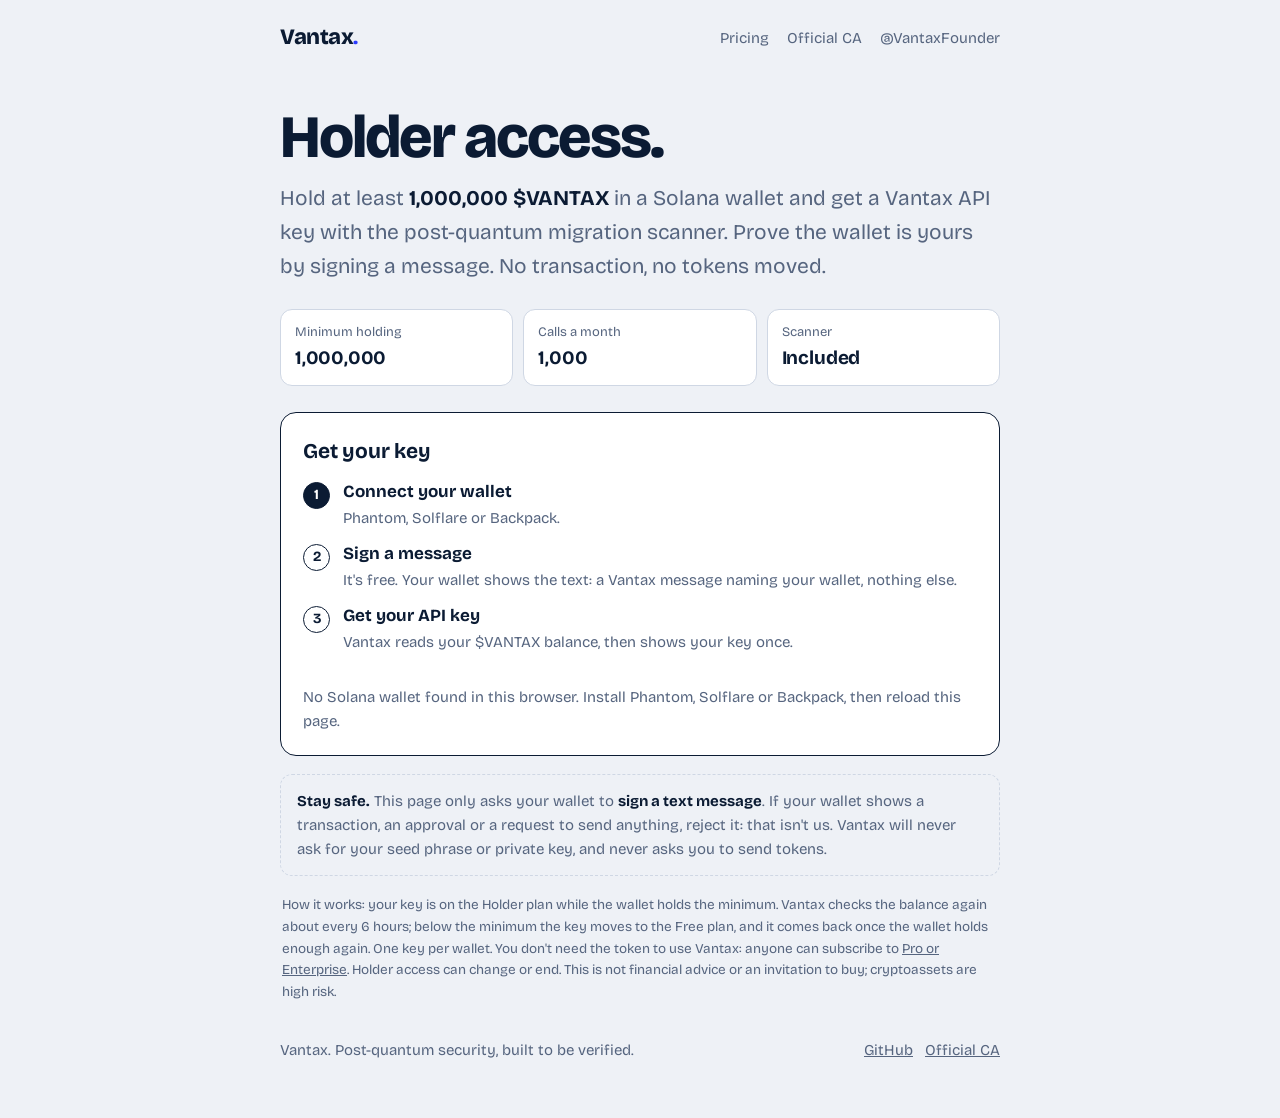
==== site/holders.html @ ac743497 "Holder access: holders page, home page link and API docs - site/holders.html: connect Phantom, Solfl" ====
<!DOCTYPE html>
<html lang="en">
<head>
<meta charset="utf-8">
<meta name="viewport" content="width=device-width, initial-scale=1, viewport-fit=cover">
<title>Vantax holder access</title>
<meta name="description" content="Wallets that hold $VANTAX can get a Vantax API key with the post-quantum migration scanner. Sign a message to prove the wallet is yours: no transaction, no tokens moved.">
<meta name="referrer" content="no-referrer">
<!-- Base URL of the Vantax API (no trailing slash). Empty means this site's own
     origin, for when the site and the API share a host (nginx proxies /api/). -->
<meta name="vantax-api" content="https://api.vantax-cybersecurity.com">
<meta property="og:type" content="website">
<meta property="og:url" content="https://vantax-cybersecurity.com/holders.html">
<meta property="og:title" content="Vantax holder access">
<meta property="og:description" content="Hold $VANTAX, sign a message, get a Vantax API key with the post-quantum migration scanner.">
<meta name="twitter:card" content="summary">
<meta name="twitter:site" content="@VantaxFounder">
<link rel="preconnect" href="https://fonts.googleapis.com">
<link rel="preconnect" href="https://fonts.gstatic.com" crossorigin>
<link href="https://fonts.googleapis.com/css2?family=Bricolage+Grotesque:opsz,wght@12..96,400;12..96,600;12..96,800&family=JetBrains+Mono:wght@400;500&display=swap" rel="stylesheet">
<style>
:root{--bg:#eef1f6;--surface:#fff;--ink:#0b1b33;--mute:#56657f;--line:#cfd7e4;--flag:#c2255c;--flagbg:#fde8ef;--ok:#0b7a7c;--okbg:#e2f4f4;--accent:#2b3cff;
--sans:"Bricolage Grotesque",system-ui,-apple-system,"Segoe UI",sans-serif;--mono:"JetBrains Mono",ui-monospace,Menlo,Consolas,monospace}
@media(prefers-color-scheme:dark){:root:not([data-theme="light"]){--bg:#0a1020;--surface:#111a30;--ink:#e8edf7;--mute:#8fa0bf;--line:#243252;--flag:#ff6b9a;--flagbg:#3a1526;--ok:#4fd1d3;--okbg:#0f2f33;--accent:#8a96ff}}
:root[data-theme="dark"]{--bg:#0a1020;--surface:#111a30;--ink:#e8edf7;--mute:#8fa0bf;--line:#243252;--flag:#ff6b9a;--flagbg:#3a1526;--ok:#4fd1d3;--okbg:#0f2f33;--accent:#8a96ff}
*,*::before,*::after{box-sizing:border-box}
body{margin:0;background:var(--bg);color:var(--ink);font-family:var(--sans);font-size:17px;line-height:1.6;-webkit-font-smoothing:antialiased}
a{color:inherit}
:focus-visible{outline:3px solid var(--accent);outline-offset:3px;border-radius:4px}
.wrap{max-width:760px;margin:0 auto;padding:0 20px}
header{display:flex;align-items:center;justify-content:space-between;gap:12px;padding:20px 0;flex-wrap:wrap}
.logo{font-weight:800;font-size:22px;letter-spacing:-.02em;text-decoration:none}
.logo b{color:var(--accent)}
header nav a{margin-left:18px;font-size:15px;color:var(--mute);text-decoration:none}
header nav a:first-child{margin-left:0}
header nav a:hover{color:var(--ink)}
h1{font-size:clamp(36px,7vw,60px);line-height:1.02;letter-spacing:-.035em;font-weight:800;margin:32px 0 14px}
.lede{font-size:clamp(17px,2.3vw,21px);color:var(--mute);margin:0 0 26px;max-width:58ch}
.lede b{color:var(--ink)}
.facts{display:grid;grid-template-columns:repeat(3,1fr);gap:10px;margin:0 0 26px}
.fact{background:var(--surface);border:1.5px solid var(--line);border-radius:12px;padding:12px 14px}
.fact>span{display:block;font-size:13px;color:var(--mute)}
.fact b{font-size:19px;letter-spacing:-.01em;overflow-wrap:anywhere}
.card{background:var(--surface);border:1.5px solid var(--ink);border-radius:16px;padding:22px;margin:0 0 18px}
.card h2{font-size:21px;letter-spacing:-.01em;margin:0 0 12px}
ol.steps{margin:0 0 18px;padding:0;list-style:none;counter-reset:s}
ol.steps li{counter-increment:s;position:relative;padding:0 0 12px 40px}
ol.steps li::before{content:counter(s);position:absolute;left:0;top:1px;width:27px;height:27px;border-radius:50%;border:1.5px solid var(--ink);font:700 14px/24px var(--sans);text-align:center}
ol.steps li.done::before{content:"✓";background:var(--ok);border-color:var(--ok);color:var(--surface)}
ol.steps li.now::before{background:var(--ink);color:var(--surface)}
ol.steps b{display:block;line-height:1.35}
ol.steps span{color:var(--mute);font-size:15px}
.wallets{display:flex;flex-wrap:wrap;gap:10px}
.btn{display:inline-flex;align-items:center;justify-content:center;gap:8px;padding:12px 20px;border-radius:10px;font:600 16px var(--sans);text-decoration:none;border:1.5px solid var(--ink);background:transparent;color:var(--ink);cursor:pointer;min-height:48px}
.btn.p{background:var(--ink);color:var(--bg)}
.btn[disabled]{opacity:.5;cursor:not-allowed}
.who{font:500 14.5px var(--mono);background:var(--bg);border:1.5px solid var(--line);border-radius:10px;padding:10px 12px;margin:0 0 14px;overflow-wrap:anywhere}
.key{display:flex;gap:10px;flex-wrap:wrap;align-items:stretch;margin:6px 0 14px}
.key code{flex:1 1 300px;min-width:0;font:500 15px/1.5 var(--mono);background:var(--bg);border:1.5px solid var(--line);border-radius:10px;padding:12px 14px;word-break:break-all;user-select:all}
.warn{border-left:4px solid var(--flag);background:var(--flagbg);padding:10px 14px;border-radius:0 8px 8px 0;margin:0 0 16px;font-size:15.5px}
.ok{border-left:4px solid var(--ok);background:var(--okbg);padding:10px 14px;border-radius:0 8px 8px 0;margin:0 0 16px;font-size:15.5px}
.safe{border:1.5px dashed var(--line);border-radius:12px;padding:14px 16px;font-size:15px;color:var(--mute);margin:0 0 18px}
.safe b{color:var(--ink)}
pre{font:400 14px/1.7 var(--mono);background:var(--bg);border:1.5px solid var(--line);border-radius:10px;padding:14px 16px;overflow-x:auto;margin:8px 0 16px}
.mute{color:var(--mute);font-size:15px}
.links{display:flex;flex-wrap:wrap;gap:12px;margin-top:6px}
.small{font-size:13.5px;color:var(--mute);margin:8px 2px 0}
[hidden]{display:none!important}
footer{padding:36px 0 56px;color:var(--mute);font-size:15px;display:flex;flex-wrap:wrap;gap:6px 18px;justify-content:space-between}
@media(max-width:560px){.facts{grid-template-columns:1fr}.fact{display:flex;justify-content:space-between;align-items:baseline;gap:12px}.fact>span{display:inline}}
</style>
</head>
<body>
<div class="wrap">
<header>
  <a class="logo" href="/">Vantax<b>.</b></a>
  <nav><a href="/#pricing">Pricing</a><a href="/#token">Official CA</a><a href="https://x.com/VantaxFounder">@VantaxFounder</a></nav>
</header>
<main>
  <h1>Holder access.</h1>
  <p class="lede">Hold at least <b><span data-min>1,000,000</span> <span data-token>$VANTAX</span></b> in a Solana wallet and get a Vantax API key with the post-quantum migration scanner. Prove the wallet is yours by signing a message. No transaction, no tokens moved.</p>

  <div class="facts" aria-label="What holders get">
    <div class="fact"><span>Minimum holding</span><b><span data-min>1,000,000</span></b></div>
    <div class="fact"><span>Calls a month</span><b data-quota>1,000</b></div>
    <div class="fact"><span>Scanner</span><b>Included</b></div>
  </div>

  <p class="warn" id="closed" hidden>Holder access isn't switched on right now. Check back soon, or see <a href="/#pricing">Pro and Enterprise</a>.</p>

  <div class="card" id="flow">
    <h2>Get your key</h2>
    <ol class="steps">
      <li id="s1" class="now"><b>Connect your wallet</b><span>Phantom, Solflare or Backpack.</span></li>
      <li id="s2"><b>Sign a message</b><span>It's free. Your wallet shows the text: a Vantax message naming your wallet, nothing else.</span></li>
      <li id="s3"><b>Get your API key</b><span>Vantax reads your <span data-token>$VANTAX</span> balance, then shows your key once.</span></li>
    </ol>
    <div class="who" id="who" hidden></div>
    <div class="wallets" id="wallets"></div>
    <div class="links" id="actions" hidden>
      <button class="btn p" id="sign" type="button">Sign and get my key</button>
      <button class="btn" id="switch" type="button">Use another wallet</button>
    </div>
    <p class="warn" id="error" role="alert" hidden></p>
    <p class="mute" id="busy" role="status" hidden></p>
  </div>

  <div class="card" id="done" hidden>
    <h2>Your API key <span class="mute">(holder)</span></h2>
    <p class="ok" id="held"></p>
    <div class="key"><code id="key"></code><button class="btn p" id="copy" type="button">Copy</button></div>
    <p class="warn"><b>This is the only time the key is shown.</b> Store it in a password manager or secret store now. We keep only a hash of it. Lost it? Come back and sign again: you get a new key and the old one stops.</p>
    <h2>Scan your code</h2>
    <pre id="cli">export VANTAX_API_KEY=vtx_…
vantax scan . --fail-on high</pre>
    <p class="mute" id="terms"></p>
    <div class="links">
      <a class="btn" href="https://github.com/Vanta-Cybersecurity/Vantax#scanner-in-ci">Scanner in CI</a>
      <a class="btn" href="https://github.com/Vanta-Cybersecurity/Vantax/blob/main/docs/API.md">API docs</a>
    </div>
  </div>

  <div class="safe">
    <b>Stay safe.</b> This page only asks your wallet to <b>sign a text message</b>. If your wallet shows a transaction, an approval or a request to send anything, reject it: that isn't us. Vantax will never ask for your seed phrase or private key, and never asks you to send tokens.
  </div>

  <p class="small">How it works: your key is on the Holder plan while the wallet holds the minimum. Vantax checks the balance again about every <span data-hours>6</span> hours; below the minimum the key moves to the Free plan, and it comes back once the wallet holds enough again. One key per wallet. You don't need the token to use Vantax: anyone can subscribe to <a href="/#pricing">Pro or Enterprise</a>. Holder access can change or end. This is not financial advice or an invitation to buy; cryptoassets are high risk.</p>
</main>
<footer>
  <span>Vantax. Post-quantum security, built to be verified.</span>
  <span><a href="https://github.com/Vanta-Cybersecurity/Vantax">GitHub</a> &nbsp; <a href="/#token">Official CA</a></span>
</footer>
</div>
<script>
(function(){
  "use strict";
  var base=(document.querySelector('meta[name="vantax-api"]')||{}).content||"";
  var $=function(id){return document.getElementById(id)};
  var all=function(sel){return Array.prototype.slice.call(document.querySelectorAll(sel))};
  var state={provider:null,name:"",wallet:"",info:null};

  function grouped(n){
    var s=String(n),parts=s.split("."),i=parts[0].replace(/\B(?=(\d{3})+(?!\d))/g,",");
    return parts.length>1?i+"."+parts[1]:i;
  }
  function short(a){return a.length>12?a.slice(0,6)+"…"+a.slice(-6):a}
  function showError(text){$("error").textContent=text;$("error").hidden=!text}
  function busy(text){$("busy").textContent=text||"";$("busy").hidden=!text;$("sign").disabled=!!text}
  function step(n){
    ["s1","s2","s3"].forEach(function(id,i){
      var li=$(id);li.classList.toggle("done",i<n-1);li.classList.toggle("now",i===n-1);
    });
  }

  // ── Wallets ──────────────────────────────────────────────────────────────
  function providers(){
    var w=window,out=[];
    if(w.phantom&&w.phantom.solana&&w.phantom.solana.isPhantom)out.push({name:"Phantom",p:w.phantom.solana});
    if(w.solflare&&w.solflare.isSolflare)out.push({name:"Solflare",p:w.solflare});
    if(w.backpack&&(w.backpack.isBackpack||w.backpack.signMessage))out.push({name:"Backpack",p:w.backpack});
    if(!out.length&&w.solana&&w.solana.signMessage)out.push({name:"your wallet",p:w.solana});
    return out;
  }
  function address(pk){
    if(!pk)return "";
    if(typeof pk==="string")return pk;
    if(pk.toBase58)return pk.toBase58();
    return String(pk);
  }
  function drawWallets(){
    var box=$("wallets");box.textContent="";
    var found=providers();
    found.forEach(function(f){
      var b=document.createElement("button");
      b.type="button";b.className="btn p";b.textContent="Connect "+f.name;
      b.addEventListener("click",function(){connect(f)});
      box.appendChild(b);
    });
    if(found.length)return;
    var mobile=/Android|iPhone|iPad|iPod/i.test(navigator.userAgent);
    var here=location.href.split("#")[0];
    if(mobile){
      var p=document.createElement("p");p.className="mute";p.style.margin="0 0 10px";
      p.textContent="Open this page inside your wallet app to connect:";
      box.appendChild(p);
      [["Open in Phantom","https://phantom.app/ul/browse/"+encodeURIComponent(here)+"?ref="+encodeURIComponent(location.origin)],
       ["Open in Solflare","https://solflare.com/ul/v1/browse/"+encodeURIComponent(here)+"?ref="+encodeURIComponent(location.origin)]].forEach(function(l){
        var a=document.createElement("a");a.className="btn p";a.href=l[1];a.textContent=l[0];box.appendChild(a);
      });
    }else{
      var q=document.createElement("p");q.className="mute";q.style.margin="0";
      q.textContent="No Solana wallet found in this browser. Install Phantom, Solflare or Backpack, then reload this page.";
      box.appendChild(q);
    }
  }
  function connect(f){
    showError("");busy("Waiting for "+f.name+"…");
    Promise.resolve(f.p.connect()).then(function(res){
      var pk=(res&&res.publicKey)||f.p.publicKey;
      var a=address(pk);
      if(!a)throw new Error("no address");
      state.provider=f.p;state.name=f.name;state.wallet=a;
      $("who").textContent="Connected: "+a;$("who").hidden=false;
      $("wallets").hidden=true;$("actions").hidden=false;
      busy("");step(2);
    }).catch(function(e){
      busy("");
      showError(rejected(e)?"You cancelled the connection. Nothing was shared.":"Couldn't connect to "+f.name+". Unlock it and try again.");
    });
  }
  function rejected(e){
    return !!e&&(e.code===4001||/reject|denied|cancel/i.test(String(e.message||e)));
  }
  function toBase64(bytes){
    var s="";for(var i=0;i<bytes.length;i++)s+=String.fromCharCode(bytes[i]);
    return btoa(s);
  }

  // ── API ──────────────────────────────────────────────────────────────────
  function api(path,body){
    return fetch(base+path,{method:"POST",headers:{"Content-Type":"application/json","Accept":"application/json"},body:JSON.stringify(body)})
      .then(function(r){return r.json().catch(function(){return {}}).then(function(d){return {s:r.status,d:d}})});
  }
  function explain(x){
    var d=x.d||{},info=state.info||{};
    switch(x.s){
      case 402:return "This wallet holds "+grouped(d.held||"0")+" "+(d.token||info.token||"$VANTAX")+". Holder access needs "+grouped(d.required||info.min_tokens||"")+".";
      case 401:return "The signature didn't match this wallet. Try again, and sign with the wallet shown above. (Ledger hardware wallets aren't supported yet: use a software wallet that holds the tokens.)";
      case 409:return "That signature was already used. Press the button to sign a fresh one.";
      case 429:return "Too many tries in a row. Wait a few seconds and try again.";
      case 403:return d.error||"Holder access for this wallet is switched off. Contact @VantaxFounder.";
      case 503:return d.error||"Vantax couldn't check your balance just now. Try again in a minute.";
      default:return d.error||"Something went wrong ("+x.s+"). Try again in a minute.";
    }
  }
  function sign(){
    if(!state.provider)return;
    showError("");busy("Getting a message to sign…");
    var ch;
    api("/api/v1/holder/challenge",{wallet:state.wallet}).then(function(x){
      if(x.s!==200)throw {api:x};
      ch=x.d;
      busy("Check "+state.name+": sign the Vantax message.");
      return state.provider.signMessage(new TextEncoder().encode(ch.message),"utf8");
    }).then(function(res){
      var sig=res&&res.signature?res.signature:res;
      sig=new Uint8Array(sig);
      if(sig.length!==64)throw new Error("unexpected signature");
      step(3);busy("Checking your "+((state.info&&state.info.token)||"$VANTAX")+" balance…");
      return api("/api/v1/holder/claim",{wallet:state.wallet,message:ch.message,signature:toBase64(sig),challenge:ch.challenge});
    }).then(function(x){
      if(x.s!==201)throw {api:x};
      busy("");show(x.d);
    }).catch(function(e){
      busy("");step(2);
      if(e&&e.api)showError(explain(e.api));
      else if(rejected(e))showError("You cancelled the signature. Nothing was signed.");
      else if(e instanceof TypeError)showError("Can't reach Vantax. Check your connection and try again.");
      else showError("Your wallet couldn't sign the message. Update it, or try another wallet.");
    });
  }
  function show(d){
    $("flow").hidden=true;
    $("key").textContent=d.api_key;
    $("cli").textContent="export VANTAX_API_KEY="+d.api_key+"\nvantax scan . --fail-on high";
    $("held").textContent="Wallet "+short(d.wallet||state.wallet)+" holds "+grouped(d.held)+" "+(d.token||"$VANTAX")+"."+(d.replaced?" Your previous key ("+d.replaced+") has stopped working.":"");
    var info=state.info||{},hours=Math.round(info.recheck_hours||d.recheck_hours||6);
    $("terms").textContent="The wallet is checked again about every "+hours+" hours. Below "+grouped(d.required||info.min_tokens||"")+" "+(d.token||"$VANTAX")+" the key moves to the Free plan (no scanner), and it comes back once the wallet holds enough again. "+grouped(info.monthly_quota||1000)+" calls a month, reset on the 1st.";
    $("done").hidden=false;
    $("done").scrollIntoView({behavior:"smooth",block:"start"});
  }

  $("sign").addEventListener("click",sign);
  $("switch").addEventListener("click",function(){
    var p=state.provider;state.provider=null;state.wallet="";
    try{if(p&&p.disconnect)p.disconnect()}catch(e){}
    $("who").hidden=true;$("actions").hidden=true;$("wallets").hidden=false;showError("");step(1);drawWallets();
  });
  $("copy").addEventListener("click",function(){
    var k=$("key").textContent,b=$("copy");
    var done=function(){b.textContent="Copied";setTimeout(function(){b.textContent="Copy"},2000)};
    if(navigator.clipboard&&navigator.clipboard.writeText){navigator.clipboard.writeText(k).then(done,function(){})}
    else{var r=document.createRange();r.selectNodeContents($("key"));var s=getSelection();s.removeAllRanges();s.addRange(r);try{document.execCommand("copy");done()}catch(e){}}
  });

  // Requirements come from the API (GET /api/v1/plans), so they are set in
  // one place: the server's VANTAX_HOLDER_* settings.
  fetch(base+"/api/v1/plans",{headers:{"Accept":"application/json"}}).then(function(r){
    if(!r.ok)throw new Error(r.status);return r.json();
  }).then(function(d){
    var h=d.holder||{};
    if(!h.enabled){$("closed").hidden=false;$("flow").hidden=true;return}
    state.info=h;
    all("[data-min]").forEach(function(e){e.textContent=grouped(h.min_tokens)});
    all("[data-token]").forEach(function(e){e.textContent=h.token||"$VANTAX"});
    all("[data-quota]").forEach(function(e){e.textContent=grouped(h.monthly_quota)});
    all("[data-hours]").forEach(function(e){e.textContent=String(Math.round(h.recheck_hours||6))});
  }).catch(function(){});

  // Wallet extensions can inject a moment after the page loads.
  drawWallets();
  if(!providers().length){setTimeout(drawWallets,600);window.addEventListener("load",function(){setTimeout(drawWallets,300)})}
})();
</script>
</body>
</html>
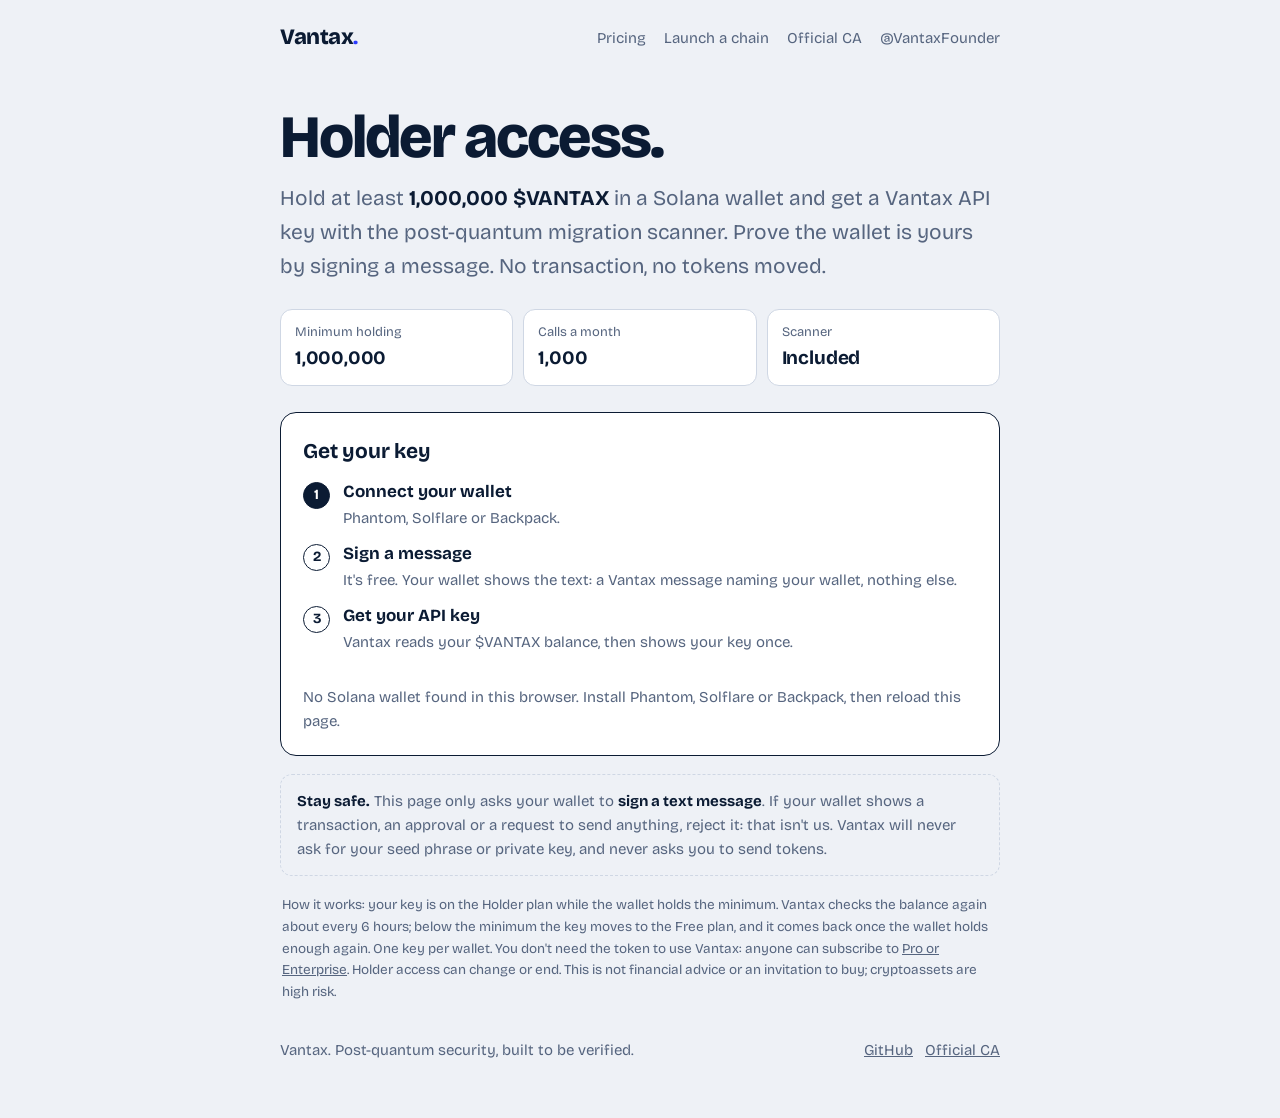
==== commit c8091213: "Vantax Chains: launch page, home page section and API docs launch.html: design a chain (name, ticker" ====
--- a/site/holders.html
+++ b/site/holders.html
@@ -69,12 +69,16 @@
 footer{padding:36px 0 56px;color:var(--mute);font-size:15px;display:flex;flex-wrap:wrap;gap:6px 18px;justify-content:space-between}
 @media(max-width:560px){.facts{grid-template-columns:1fr}.fact{display:flex;justify-content:space-between;align-items:baseline;gap:12px}.fact>span{display:inline}}
 </style>
+<link rel="icon" href="/favicon.ico" sizes="48x48">
+<link rel="icon" href="/favicon.svg" type="image/svg+xml">
+<link rel="apple-touch-icon" href="/apple-touch-icon.png">
+<link rel="manifest" href="/site.webmanifest">
 </head>
 <body>
 <div class="wrap">
 <header>
   <a class="logo" href="/">Vantax<b>.</b></a>
-  <nav><a href="/#pricing">Pricing</a><a href="/#token">Official CA</a><a href="https://x.com/VantaxFounder">@VantaxFounder</a></nav>
+  <nav><a href="/#pricing">Pricing</a><a href="launch.html">Launch a chain</a><a href="/#token">Official CA</a><a href="https://x.com/VantaxFounder">@VantaxFounder</a></nav>
 </header>
 <main>
   <h1>Holder access.</h1>
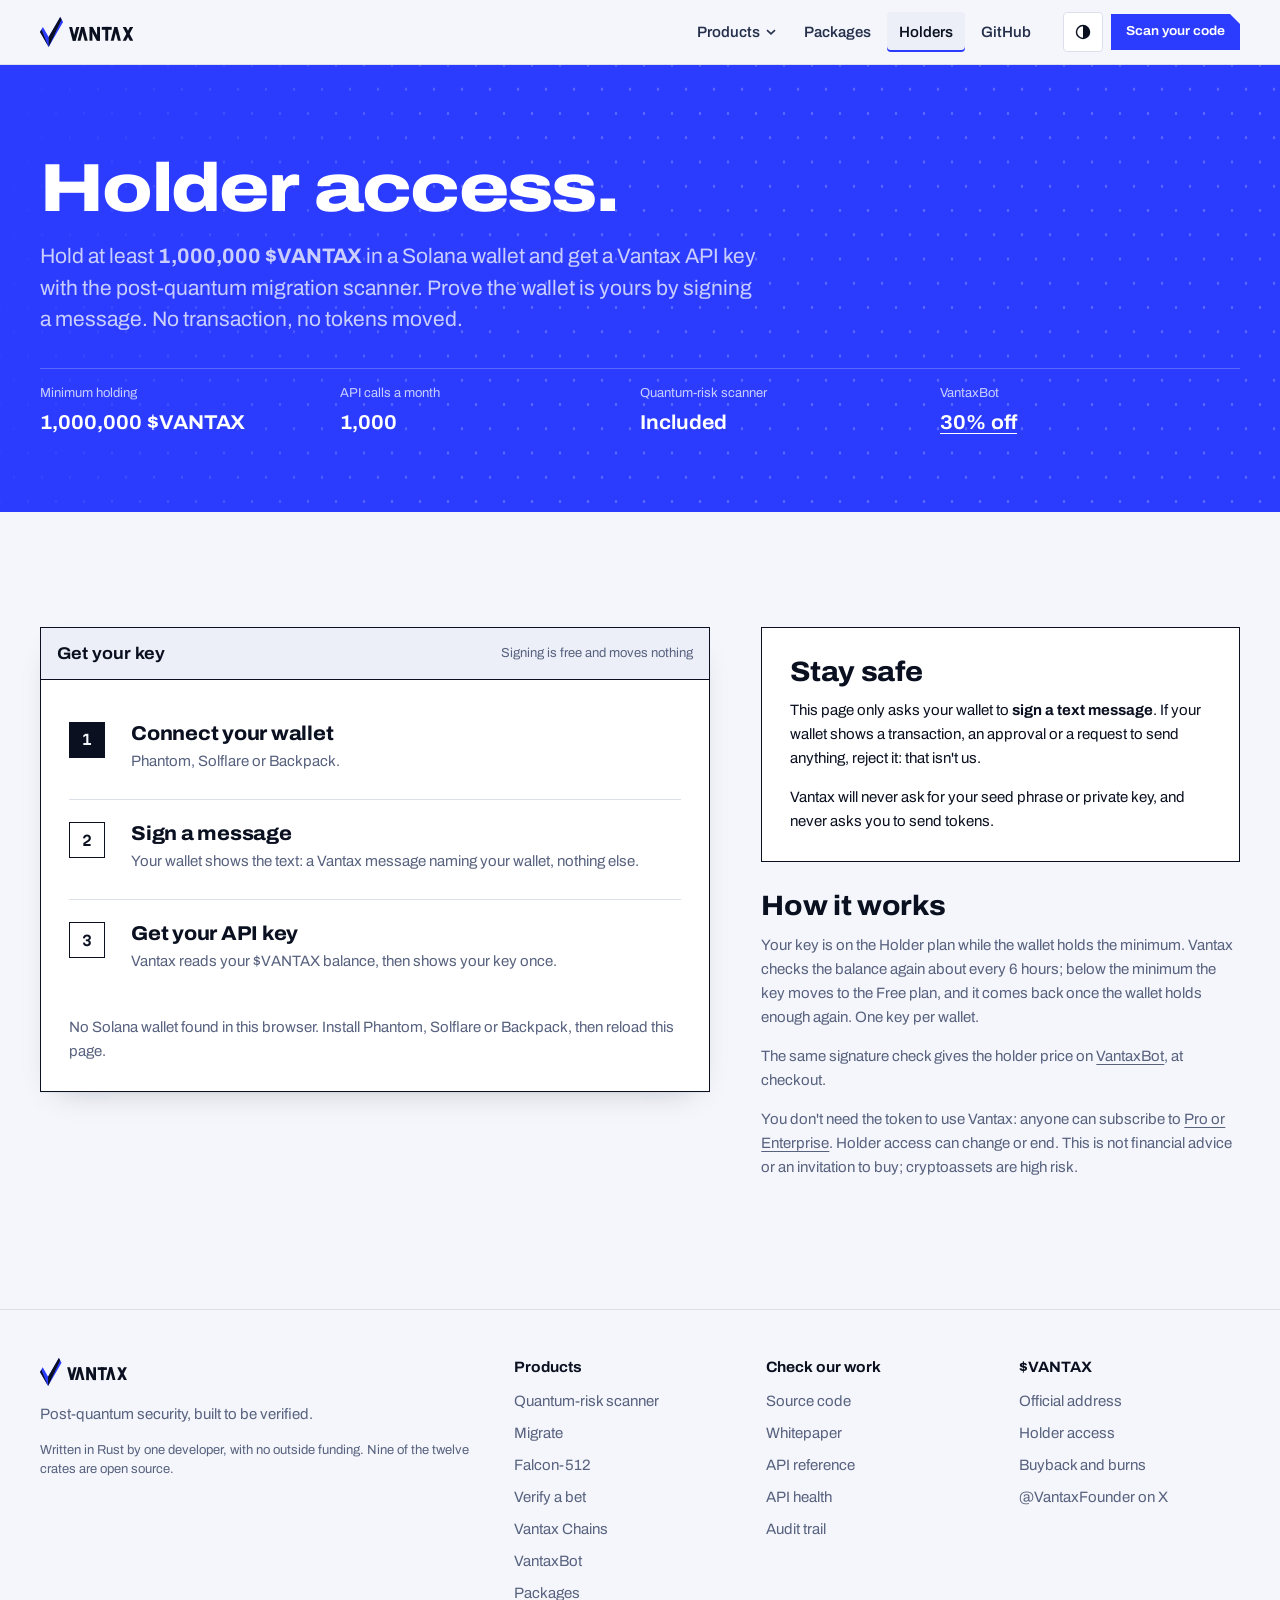
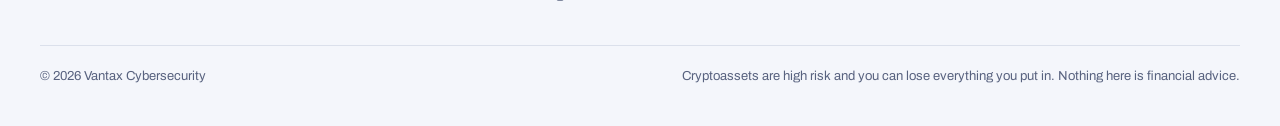
==== commit 33822a4a: "Falcon-512 in core, the CLI and the browser; the new site Falcon-512 (PQClean Falcon-padded-512: 897" ====
--- a/site/holders.html
+++ b/site/holders.html
@@ -3,138 +3,192 @@
 <head>
 <meta charset="utf-8">
 <meta name="viewport" content="width=device-width, initial-scale=1, viewport-fit=cover">
-<title>Vantax holder access</title>
-<meta name="description" content="Wallets that hold $VANTAX can get a Vantax API key with the post-quantum migration scanner. Sign a message to prove the wallet is yours: no transaction, no tokens moved.">
-<meta name="referrer" content="no-referrer">
 <!-- Base URL of the Vantax API (no trailing slash). Empty means this site's own
      origin, for when the site and the API share a host (nginx proxies /api/). -->
 <meta name="vantax-api" content="https://api.vantax-cybersecurity.com">
-<meta property="og:type" content="website">
-<meta property="og:url" content="https://vantax-cybersecurity.com/holders.html">
+<!-- Where the VantaxBot store runs (see the bot's deploy guide). -->
+<meta name="vantax-store" content="https://store.vantax-cybersecurity.com">
+<meta name="theme-color" content="#2b3cff">
+<link rel="preload" href="assets/fonts/archivo.woff2" as="font" type="font/woff2" crossorigin>
+<link rel="stylesheet" href="assets/vantax.css">
+<link rel="icon" href="favicon.ico" sizes="48x48">
+<link rel="icon" href="favicon.svg" type="image/svg+xml">
+<link rel="apple-touch-icon" href="apple-touch-icon.png">
+<link rel="manifest" href="site.webmanifest">
+<script>try{var t=localStorage.getItem("vantax-theme");if(t==="light"||t==="dark")document.documentElement.setAttribute("data-theme",t)}catch(e){}</script>
+<script src="assets/vantax.js" defer></script>
+<title>Holder access: Vantax</title>
+<meta name="description" content="Wallets that hold $VANTAX can get a Vantax API key with the post-quantum migration scanner, and VantaxBot at the holder price. Sign a message to prove the wallet is yours: no transaction, no tokens moved.">
+<meta name="referrer" content="no-referrer">
+<link rel="canonical" href="https://vantax-cybersecurity.com/holders.html">
 <meta property="og:title" content="Vantax holder access">
 <meta property="og:description" content="Hold $VANTAX, sign a message, get a Vantax API key with the post-quantum migration scanner.">
+<meta property="og:url" content="https://vantax-cybersecurity.com/holders.html">
 <meta name="twitter:card" content="summary">
 <meta name="twitter:site" content="@VantaxFounder">
-<link rel="preconnect" href="https://fonts.googleapis.com">
-<link rel="preconnect" href="https://fonts.gstatic.com" crossorigin>
-<link href="https://fonts.googleapis.com/css2?family=Bricolage+Grotesque:opsz,wght@12..96,400;12..96,600;12..96,800&family=JetBrains+Mono:wght@400;500&display=swap" rel="stylesheet">
-<style>
-:root{--bg:#eef1f6;--surface:#fff;--ink:#0b1b33;--mute:#56657f;--line:#cfd7e4;--flag:#c2255c;--flagbg:#fde8ef;--ok:#0b7a7c;--okbg:#e2f4f4;--accent:#2b3cff;
---sans:"Bricolage Grotesque",system-ui,-apple-system,"Segoe UI",sans-serif;--mono:"JetBrains Mono",ui-monospace,Menlo,Consolas,monospace}
-@media(prefers-color-scheme:dark){:root:not([data-theme="light"]){--bg:#0a1020;--surface:#111a30;--ink:#e8edf7;--mute:#8fa0bf;--line:#243252;--flag:#ff6b9a;--flagbg:#3a1526;--ok:#4fd1d3;--okbg:#0f2f33;--accent:#8a96ff}}
-:root[data-theme="dark"]{--bg:#0a1020;--surface:#111a30;--ink:#e8edf7;--mute:#8fa0bf;--line:#243252;--flag:#ff6b9a;--flagbg:#3a1526;--ok:#4fd1d3;--okbg:#0f2f33;--accent:#8a96ff}
-*,*::before,*::after{box-sizing:border-box}
-body{margin:0;background:var(--bg);color:var(--ink);font-family:var(--sans);font-size:17px;line-height:1.6;-webkit-font-smoothing:antialiased}
-a{color:inherit}
-:focus-visible{outline:3px solid var(--accent);outline-offset:3px;border-radius:4px}
-.wrap{max-width:760px;margin:0 auto;padding:0 20px}
-header{display:flex;align-items:center;justify-content:space-between;gap:12px;padding:20px 0;flex-wrap:wrap}
-.logo{font-weight:800;font-size:22px;letter-spacing:-.02em;text-decoration:none}
-.logo b{color:var(--accent)}
-header nav a{margin-left:18px;font-size:15px;color:var(--mute);text-decoration:none}
-header nav a:first-child{margin-left:0}
-header nav a:hover{color:var(--ink)}
-h1{font-size:clamp(36px,7vw,60px);line-height:1.02;letter-spacing:-.035em;font-weight:800;margin:32px 0 14px}
-.lede{font-size:clamp(17px,2.3vw,21px);color:var(--mute);margin:0 0 26px;max-width:58ch}
-.lede b{color:var(--ink)}
-.facts{display:grid;grid-template-columns:repeat(3,1fr);gap:10px;margin:0 0 26px}
-.fact{background:var(--surface);border:1.5px solid var(--line);border-radius:12px;padding:12px 14px}
-.fact>span{display:block;font-size:13px;color:var(--mute)}
-.fact b{font-size:19px;letter-spacing:-.01em;overflow-wrap:anywhere}
-.card{background:var(--surface);border:1.5px solid var(--ink);border-radius:16px;padding:22px;margin:0 0 18px}
-.card h2{font-size:21px;letter-spacing:-.01em;margin:0 0 12px}
-ol.steps{margin:0 0 18px;padding:0;list-style:none;counter-reset:s}
-ol.steps li{counter-increment:s;position:relative;padding:0 0 12px 40px}
-ol.steps li::before{content:counter(s);position:absolute;left:0;top:1px;width:27px;height:27px;border-radius:50%;border:1.5px solid var(--ink);font:700 14px/24px var(--sans);text-align:center}
-ol.steps li.done::before{content:"✓";background:var(--ok);border-color:var(--ok);color:var(--surface)}
-ol.steps li.now::before{background:var(--ink);color:var(--surface)}
-ol.steps b{display:block;line-height:1.35}
-ol.steps span{color:var(--mute);font-size:15px}
-.wallets{display:flex;flex-wrap:wrap;gap:10px}
-.btn{display:inline-flex;align-items:center;justify-content:center;gap:8px;padding:12px 20px;border-radius:10px;font:600 16px var(--sans);text-decoration:none;border:1.5px solid var(--ink);background:transparent;color:var(--ink);cursor:pointer;min-height:48px}
-.btn.p{background:var(--ink);color:var(--bg)}
-.btn[disabled]{opacity:.5;cursor:not-allowed}
-.who{font:500 14.5px var(--mono);background:var(--bg);border:1.5px solid var(--line);border-radius:10px;padding:10px 12px;margin:0 0 14px;overflow-wrap:anywhere}
-.key{display:flex;gap:10px;flex-wrap:wrap;align-items:stretch;margin:6px 0 14px}
-.key code{flex:1 1 300px;min-width:0;font:500 15px/1.5 var(--mono);background:var(--bg);border:1.5px solid var(--line);border-radius:10px;padding:12px 14px;word-break:break-all;user-select:all}
-.warn{border-left:4px solid var(--flag);background:var(--flagbg);padding:10px 14px;border-radius:0 8px 8px 0;margin:0 0 16px;font-size:15.5px}
-.ok{border-left:4px solid var(--ok);background:var(--okbg);padding:10px 14px;border-radius:0 8px 8px 0;margin:0 0 16px;font-size:15.5px}
-.safe{border:1.5px dashed var(--line);border-radius:12px;padding:14px 16px;font-size:15px;color:var(--mute);margin:0 0 18px}
-.safe b{color:var(--ink)}
-pre{font:400 14px/1.7 var(--mono);background:var(--bg);border:1.5px solid var(--line);border-radius:10px;padding:14px 16px;overflow-x:auto;margin:8px 0 16px}
-.mute{color:var(--mute);font-size:15px}
-.links{display:flex;flex-wrap:wrap;gap:12px;margin-top:6px}
-.small{font-size:13.5px;color:var(--mute);margin:8px 2px 0}
-[hidden]{display:none!important}
-footer{padding:36px 0 56px;color:var(--mute);font-size:15px;display:flex;flex-wrap:wrap;gap:6px 18px;justify-content:space-between}
-@media(max-width:560px){.facts{grid-template-columns:1fr}.fact{display:flex;justify-content:space-between;align-items:baseline;gap:12px}.fact>span{display:inline}}
-</style>
-<link rel="icon" href="/favicon.ico" sizes="48x48">
-<link rel="icon" href="/favicon.svg" type="image/svg+xml">
-<link rel="apple-touch-icon" href="/apple-touch-icon.png">
-<link rel="manifest" href="/site.webmanifest">
 </head>
 <body>
-<div class="wrap">
-<header>
-  <a class="logo" href="/">Vantax<b>.</b></a>
-  <nav><a href="/#pricing">Pricing</a><a href="launch.html">Launch a chain</a><a href="/#token">Official CA</a><a href="https://x.com/VantaxFounder">@VantaxFounder</a></nav>
+<a class="skip" href="#main">Skip to content</a>
+<header class="site-header">
+  <div class="shell">
+    <a class="brand" href="index.html" aria-label="Vantax home"><svg viewBox="0 0 372.84 120" role="img" aria-label="Vantax" xmlns="http://www.w3.org/2000/svg"><path class="v-main" d="M34.64 120 L92.38 20 L80.83 0 L34.64 80 L11.55 40 L0 60 Z"/><path class="v-facet" d="M34.64 120 L5.77 50 L0 60 Z"/><path class="v-facet" d="M34.64 120 L86.6 10 L80.83 0 L34.64 80 Z"/><g class="wm"><path d="M116.38 39.6 L128.36 39.6 L142.79 94.8 L130.81 94.8 Z"/><path d="M145.24 39.6 L157.22 39.6 L142.79 94.8 L130.81 94.8 Z"/><path d="M149.97 94.8 L161.95 94.8 L176.38 39.6 L164.4 39.6 Z"/><path d="M178.83 94.8 L190.81 94.8 L176.38 39.6 L164.4 39.6 Z"/><path d="M197.99 39.6 L209.58 39.6 L209.58 94.8 L197.99 94.8 Z"/><path d="M228.35 39.6 L239.94 39.6 L239.94 94.8 L228.35 94.8 Z"/><path d="M197.99 39.6 L211.07 39.6 L239.94 94.8 L226.86 94.8 Z"/><path d="M247.12 39.6 L286.86 39.6 L286.86 51.19 L247.12 51.19 Z"/><path d="M261.19 39.6 L272.79 39.6 L272.79 94.8 L261.19 94.8 Z"/><path d="M282.87 94.8 L294.85 94.8 L309.28 39.6 L297.3 39.6 Z"/><path d="M311.73 94.8 L323.71 94.8 L309.28 39.6 L297.3 39.6 Z"/><path d="M330.89 39.6 L343.97 39.6 L372.84 94.8 L359.76 94.8 Z"/><path d="M359.76 39.6 L372.84 39.6 L343.97 94.8 L330.89 94.8 Z"/></g></svg></a>
+    <nav class="nav" aria-label="Main">
+      <div class="menu-wrap">
+        <button type="button" data-menu aria-expanded="false" aria-controls="products-menu">Products <svg viewBox="0 0 10 10" aria-hidden="true"><path d="M1 3.2l4 3.6 4-3.6" fill="none" stroke="currentColor" stroke-width="1.6"/></svg></button>
+        <div class="menu" id="products-menu" hidden>
+          <a href="index.html#scanner"><b>Quantum-risk scanner</b><span>Find the keys and signatures a quantum computer breaks.</span></a>
+          <a href="migrate.html"><b>Migrate</b><span>Add ML-DSA-87 next to Ed25519 or ECDSA, then enforce it.</span></a>
+          <a href="falcon.html"><b>Falcon-512</b><span>The post-quantum signature Solana's validator teams picked.</span></a>
+          <a href="verify.html"><b>Verify a bet</b><span>Check a casino's provably fair receipt in your browser.</span></a>
+          <a href="launch.html"><b>Vantax Chains</b><span>Your own post-quantum blockchain, on your own servers.</span></a>
+          <a href="bot.html"><b>VantaxBot</b><span>Signal trading that waits for the anti-rug scanner.</span></a>
+        </div>
+      </div>
+      <a href="packages.html">Packages</a>
+      <a href="holders.html" aria-current="page">Holders</a>
+      <a href="https://github.com/Vanta-Cybersecurity/Vantax">GitHub</a>
+    </nav>
+    <div class="header-tools">
+      <button class="icon-btn" type="button" data-theme-toggle aria-label="Switch theme"><svg viewBox="0 0 20 20" aria-hidden="true"><circle cx="10" cy="10" r="7.25" fill="none" stroke="currentColor" stroke-width="1.6"/><path d="M10 2.75a7.25 7.25 0 0 1 0 14.5z" fill="currentColor"/></svg></button>
+      <a class="btn p sm header-cta" href="index.html#scanner">Scan your code</a>
+      <button class="icon-btn menu-btn" type="button" data-sheet aria-expanded="false" aria-controls="sheet" aria-label="Open menu"><svg viewBox="0 0 20 20" aria-hidden="true"><path d="M3 7h14M3 13h14" stroke="currentColor" stroke-width="1.8"/></svg></button>
+    </div>
+  </div>
 </header>
-<main>
-  <h1>Holder access.</h1>
-  <p class="lede">Hold at least <b><span data-min>1,000,000</span> <span data-token>$VANTAX</span></b> in a Solana wallet and get a Vantax API key with the post-quantum migration scanner. Prove the wallet is yours by signing a message. No transaction, no tokens moved.</p>
-
-  <div class="facts" aria-label="What holders get">
-    <div class="fact"><span>Minimum holding</span><b><span data-min>1,000,000</span></b></div>
-    <div class="fact"><span>Calls a month</span><b data-quota>1,000</b></div>
-    <div class="fact"><span>Scanner</span><b>Included</b></div>
+<nav class="sheet" id="sheet" hidden aria-label="Menu">
+  <a href="index.html#scanner">Quantum-risk scanner <span>Find what a quantum computer breaks</span></a>
+  <a href="migrate.html">Migrate <span>ML-DSA-87 next to your keys</span></a>
+  <a href="falcon.html">Falcon-512 <span>Solana's post-quantum signature</span></a>
+  <a href="verify.html">Verify a bet <span>Provably fair, checked by you</span></a>
+  <a href="launch.html">Vantax Chains <span>Your own post-quantum chain</span></a>
+  <a href="bot.html">VantaxBot <span>Signal trading with rug checks</span></a>
+  <a href="packages.html">Packages <span>Pay in any currency</span></a>
+  <a href="holders.html">Holder access <span>For $VANTAX holders</span></a>
+  <a href="https://github.com/Vanta-Cybersecurity/Vantax">GitHub <span>Read the code</span></a>
+  <a class="btn p" href="index.html#scanner">Scan your code</a>
+</nav>
+
+<main id="main">
+  <section class="field page-head" aria-labelledby="h-title">
+    <div class="shell">
+      <h1 id="h-title">Holder access.</h1>
+      <p class="lede">Hold at least <b><span data-min>1,000,000</span> <span data-token>$VANTAX</span></b> in a Solana wallet and get a Vantax API key with the post-quantum migration scanner. Prove the wallet is yours by signing a message. No transaction, no tokens moved.</p>
+      <dl class="terms" aria-label="What holders get">
+        <div><dt>Minimum holding</dt><dd><span data-min>1,000,000</span> <span data-token>$VANTAX</span></dd></div>
+        <div><dt>API calls a month</dt><dd data-quota>1,000</dd></div>
+        <div><dt>Quantum-risk scanner</dt><dd>Included</dd></div>
+        <div><dt>VantaxBot</dt><dd><a href="bot.html#buy">30% off</a></dd></div>
+      </dl>
+    </div>
+  </section>
+
+  <section class="section" aria-labelledby="flow-title">
+    <div class="shell split wide-left">
+      <div>
+        <p class="notice warn" id="closed" hidden></p>
+
+        <div class="instrument" id="flow">
+          <div class="instrument-head"><b id="flow-title">Get your key</b><span>Signing is free and moves nothing</span></div>
+          <div class="flow-body">
+            <ol class="steps">
+              <li id="s1" class="now"><h3>Connect your wallet</h3><p>Phantom, Solflare or Backpack.</p></li>
+              <li id="s2"><h3>Sign a message</h3><p>Your wallet shows the text: a Vantax message naming your wallet, nothing else.</p></li>
+              <li id="s3"><h3>Get your API key</h3><p>Vantax reads your <span data-token>$VANTAX</span> balance, then shows your key once.</p></li>
+            </ol>
+            <div class="who" id="who" hidden></div>
+            <div class="cluster" id="wallets"></div>
+            <div class="cluster" id="actions" hidden>
+              <button class="btn p" id="sign" type="button">Sign and get my key</button>
+              <button class="btn" id="switch" type="button">Use another wallet</button>
+            </div>
+            <p class="notice bad" id="error" role="alert" hidden></p>
+            <p class="mute small" id="busy" role="status" hidden></p>
+          </div>
+        </div>
+
+        <div class="instrument" id="done" hidden>
+          <div class="instrument-head"><b>Your API key</b><span>Holder plan</span></div>
+          <div class="flow-body stack">
+            <p class="notice ok" id="held"></p>
+            <div class="copyline"><code id="key"></code><button id="copy" type="button">Copy</button></div>
+            <p class="notice warn"><b>This is the only time the key is shown.</b> Store it in a password manager or secret store now. We keep only a hash of it. Lost it? Come back and sign again: you get a new key and the old one stops working.</p>
+            <h3>Scan your code</h3>
+            <pre class="code" id="cli">export VANTAX_API_KEY=vtx_…
+vantax scan . --fail-on high</pre>
+            <p class="mute small" id="terms"></p>
+            <div class="cluster">
+              <a class="btn" href="https://github.com/Vanta-Cybersecurity/Vantax#scanner-in-ci">Scanner in CI</a>
+              <a class="btn" href="https://github.com/Vanta-Cybersecurity/Vantax/blob/main/docs/API.md">API reference</a>
+              <a class="btn" href="bot.html#buy">VantaxBot at the holder price</a>
+            </div>
+          </div>
+        </div>
+      </div>
+
+      <div class="stack" style="--stack:28px">
+        <div class="panel strong">
+          <h3>Stay safe</h3>
+          <p class="small">This page only asks your wallet to <b>sign a text message</b>. If your wallet shows a transaction, an approval or a request to send anything, reject it: that isn't us.</p>
+          <p class="small" style="margin:0">Vantax will never ask for your seed phrase or private key, and never asks you to send tokens.</p>
+        </div>
+        <div class="prose small">
+          <h3 style="margin-bottom:10px">How it works</h3>
+          <p>Your key is on the Holder plan while the wallet holds the minimum. Vantax checks the balance again about every <span data-hours>6</span> hours; below the minimum the key moves to the Free plan, and it comes back once the wallet holds enough again. One key per wallet.</p>
+          <p>The same signature check gives the holder price on <a href="bot.html#buy">VantaxBot</a>, at checkout.</p>
+          <p>You don't need the token to use Vantax: anyone can subscribe to <a href="packages.html#api">Pro or Enterprise</a>. Holder access can change or end. This is not financial advice or an invitation to buy; cryptoassets are high risk.</p>
+        </div>
+      </div>
+    </div>
+  </section>
+</main>
+
+<footer class="site-footer">
+  <div class="shell">
+    <div class="foot-grid">
+      <div class="foot-brand">
+        <a href="index.html" aria-label="Vantax home"><svg viewBox="0 0 372.84 120" role="img" aria-label="Vantax" xmlns="http://www.w3.org/2000/svg"><path class="v-main" d="M34.64 120 L92.38 20 L80.83 0 L34.64 80 L11.55 40 L0 60 Z"/><path class="v-facet" d="M34.64 120 L5.77 50 L0 60 Z"/><path class="v-facet" d="M34.64 120 L86.6 10 L80.83 0 L34.64 80 Z"/><g class="wm"><path d="M116.38 39.6 L128.36 39.6 L142.79 94.8 L130.81 94.8 Z"/><path d="M145.24 39.6 L157.22 39.6 L142.79 94.8 L130.81 94.8 Z"/><path d="M149.97 94.8 L161.95 94.8 L176.38 39.6 L164.4 39.6 Z"/><path d="M178.83 94.8 L190.81 94.8 L176.38 39.6 L164.4 39.6 Z"/><path d="M197.99 39.6 L209.58 39.6 L209.58 94.8 L197.99 94.8 Z"/><path d="M228.35 39.6 L239.94 39.6 L239.94 94.8 L228.35 94.8 Z"/><path d="M197.99 39.6 L211.07 39.6 L239.94 94.8 L226.86 94.8 Z"/><path d="M247.12 39.6 L286.86 39.6 L286.86 51.19 L247.12 51.19 Z"/><path d="M261.19 39.6 L272.79 39.6 L272.79 94.8 L261.19 94.8 Z"/><path d="M282.87 94.8 L294.85 94.8 L309.28 39.6 L297.3 39.6 Z"/><path d="M311.73 94.8 L323.71 94.8 L309.28 39.6 L297.3 39.6 Z"/><path d="M330.89 39.6 L343.97 39.6 L372.84 94.8 L359.76 94.8 Z"/><path d="M359.76 39.6 L372.84 39.6 L343.97 94.8 L330.89 94.8 Z"/></g></svg></a>
+        <p>Post-quantum security, built to be verified.</p>
+        <p class="tiny">Written in Rust by one developer, with no outside funding. Nine of the twelve crates are open source.</p>
+      </div>
+      <div>
+        <h4>Products</h4>
+        <ul>
+          <li><a href="index.html#scanner">Quantum-risk scanner</a></li>
+          <li><a href="migrate.html">Migrate</a></li>
+          <li><a href="falcon.html">Falcon-512</a></li>
+          <li><a href="verify.html">Verify a bet</a></li>
+          <li><a href="launch.html">Vantax Chains</a></li>
+          <li><a href="bot.html">VantaxBot</a></li>
+          <li><a href="packages.html">Packages</a></li>
+        </ul>
+      </div>
+      <div>
+        <h4>Check our work</h4>
+        <ul>
+          <li><a href="https://github.com/Vanta-Cybersecurity/Vantax">Source code</a></li>
+          <li><a href="https://github.com/Vanta-Cybersecurity/Vantax/blob/main/docs/WHITEPAPER.md">Whitepaper</a></li>
+          <li><a href="https://github.com/Vanta-Cybersecurity/Vantax/blob/main/docs/API.md">API reference</a></li>
+          <li><a href="https://api.vantax-cybersecurity.com/health">API health</a></li>
+          <li><a href="https://api.vantax-cybersecurity.com/api/v1/gateway/audit">Audit trail</a></li>
+        </ul>
+      </div>
+      <div>
+        <h4>$VANTAX</h4>
+        <ul>
+          <li><a href="index.html#token">Official address</a></li>
+          <li><a href="holders.html">Holder access</a></li>
+          <li><a href="burns.html">Buyback and burns</a></li>
+          <li><a href="https://x.com/VantaxFounder">@VantaxFounder on X</a></li>
+        </ul>
+      </div>
+    </div>
+    <div class="foot-legal">
+      <span>© 2026 Vantax Cybersecurity</span>
+      <span>Cryptoassets are high risk and you can lose everything you put in. Nothing here is financial advice.</span>
+    </div>
   </div>
-
-  <p class="warn" id="closed" hidden>Holder access isn't switched on right now. Check back soon, or see <a href="/#pricing">Pro and Enterprise</a>.</p>
-
-  <div class="card" id="flow">
-    <h2>Get your key</h2>
-    <ol class="steps">
-      <li id="s1" class="now"><b>Connect your wallet</b><span>Phantom, Solflare or Backpack.</span></li>
-      <li id="s2"><b>Sign a message</b><span>It's free. Your wallet shows the text: a Vantax message naming your wallet, nothing else.</span></li>
-      <li id="s3"><b>Get your API key</b><span>Vantax reads your <span data-token>$VANTAX</span> balance, then shows your key once.</span></li>
-    </ol>
-    <div class="who" id="who" hidden></div>
-    <div class="wallets" id="wallets"></div>
-    <div class="links" id="actions" hidden>
-      <button class="btn p" id="sign" type="button">Sign and get my key</button>
-      <button class="btn" id="switch" type="button">Use another wallet</button>
-    </div>
-    <p class="warn" id="error" role="alert" hidden></p>
-    <p class="mute" id="busy" role="status" hidden></p>
-  </div>
-
-  <div class="card" id="done" hidden>
-    <h2>Your API key <span class="mute">(holder)</span></h2>
-    <p class="ok" id="held"></p>
-    <div class="key"><code id="key"></code><button class="btn p" id="copy" type="button">Copy</button></div>
-    <p class="warn"><b>This is the only time the key is shown.</b> Store it in a password manager or secret store now. We keep only a hash of it. Lost it? Come back and sign again: you get a new key and the old one stops.</p>
-    <h2>Scan your code</h2>
-    <pre id="cli">export VANTAX_API_KEY=vtx_…
-vantax scan . --fail-on high</pre>
-    <p class="mute" id="terms"></p>
-    <div class="links">
-      <a class="btn" href="https://github.com/Vanta-Cybersecurity/Vantax#scanner-in-ci">Scanner in CI</a>
-      <a class="btn" href="https://github.com/Vanta-Cybersecurity/Vantax/blob/main/docs/API.md">API docs</a>
-    </div>
-  </div>
-
-  <div class="safe">
-    <b>Stay safe.</b> This page only asks your wallet to <b>sign a text message</b>. If your wallet shows a transaction, an approval or a request to send anything, reject it: that isn't us. Vantax will never ask for your seed phrase or private key, and never asks you to send tokens.
-  </div>
-
-  <p class="small">How it works: your key is on the Holder plan while the wallet holds the minimum. Vantax checks the balance again about every <span data-hours>6</span> hours; below the minimum the key moves to the Free plan, and it comes back once the wallet holds enough again. One key per wallet. You don't need the token to use Vantax: anyone can subscribe to <a href="/#pricing">Pro or Enterprise</a>. Holder access can change or end. This is not financial advice or an invitation to buy; cryptoassets are high risk.</p>
-</main>
-<footer>
-  <span>Vantax. Post-quantum security, built to be verified.</span>
-  <span><a href="https://github.com/Vanta-Cybersecurity/Vantax">GitHub</a> &nbsp; <a href="/#token">Official CA</a></span>
 </footer>
-</div>
+
 <script>
 (function(){
   "use strict";
@@ -184,7 +238,7 @@
     var mobile=/Android|iPhone|iPad|iPod/i.test(navigator.userAgent);
     var here=location.href.split("#")[0];
     if(mobile){
-      var p=document.createElement("p");p.className="mute";p.style.margin="0 0 10px";
+      var p=document.createElement("p");p.className="mute small";p.style.margin="0";p.style.flexBasis="100%";
       p.textContent="Open this page inside your wallet app to connect:";
       box.appendChild(p);
       [["Open in Phantom","https://phantom.app/ul/browse/"+encodeURIComponent(here)+"?ref="+encodeURIComponent(location.origin)],
@@ -192,7 +246,7 @@
         var a=document.createElement("a");a.className="btn p";a.href=l[1];a.textContent=l[0];box.appendChild(a);
       });
     }else{
-      var q=document.createElement("p");q.className="mute";q.style.margin="0";
+      var q=document.createElement("p");q.className="mute small";q.style.margin="0";
       q.textContent="No Solana wallet found in this browser. Install Phantom, Solflare or Backpack, then reload this page.";
       box.appendChild(q);
     }
@@ -293,11 +347,11 @@
     if(!r.ok)throw new Error(r.status);return r.json();
   }).then(function(d){
     var h=d.holder||{};
-    if(!h.enabled){$("closed").hidden=false;$("flow").hidden=true;return}
+    if(!h.enabled){var c=$("closed");c.textContent="Holder keys are paused for a moment. Check back soon, or see ";var a=document.createElement("a");a.href="packages.html#api";a.textContent="Pro and Enterprise";c.append(a,".");c.hidden=false;$("flow").hidden=true;return}
     state.info=h;
-    all("[data-min]").forEach(function(e){e.textContent=grouped(h.min_tokens)});
+    if(h.min_tokens!=null)all("[data-min]").forEach(function(e){e.textContent=grouped(h.min_tokens)});
     all("[data-token]").forEach(function(e){e.textContent=h.token||"$VANTAX"});
-    all("[data-quota]").forEach(function(e){e.textContent=grouped(h.monthly_quota)});
+    if(h.monthly_quota!=null)all("[data-quota]").forEach(function(e){e.textContent=grouped(h.monthly_quota)});
     all("[data-hours]").forEach(function(e){e.textContent=String(Math.round(h.recheck_hours||6))});
   }).catch(function(){});
 
--- a/site/assets/vantax.css
+++ b/site/assets/vantax.css
@@ -0,0 +1,651 @@
+/* Vantax design system.
+   One stylesheet for every page on vantax-cybersecurity.com.
+
+   Identity: the lattice. ML-DSA and Falcon are lattice schemes, and the Vantax
+   mark is a V drawn on a triangular lattice, so the only ornament here is that
+   lattice and its 60° cut. Ultramarine is a field colour, not a sprinkle.
+   Archivo carries everything human (wide cuts for headlines), Martian Mono
+   carries everything a machine produced: keys, hashes, signatures, code. */
+
+@font-face{font-family:"Archivo";src:url("fonts/archivo.woff2") format("woff2");font-weight:100 900;font-stretch:62% 125%;font-display:swap}
+@font-face{font-family:"Martian Mono";src:url("fonts/martian-mono.woff2") format("woff2");font-weight:100 800;font-stretch:75% 112.5%;font-display:swap}
+
+/* ── Tokens ─────────────────────────────────────────────────────────────── */
+:root{
+  --paper:#f4f6fb;--card:#ffffff;--sunk:#eceff7;
+  --ink:#0a1020;--ink-2:#26304d;--mute:#58627f;--faint:#8790ab;
+  --line:#dbe0eb;--line-2:#c3cad9;
+  --blue:#2b3cff;--blue-press:#1d2ad6;--blue-soft:#e8eaff;--blue-ink:#1f2bc4;
+  --field:#2b3cff;--on-field:#ffffff;--on-field-2:#c9ceff;--field-line:rgba(255,255,255,.22);
+  --risk:#cf1f58;--risk-soft:#fde8ef;--safe:#06857d;--safe-soft:#e0f4f2;--amber:#a86400;--amber-soft:#fff0d6;
+  --band:#0a1020;--on-band:#e7ebf7;--on-band-2:#97a1bf;--band-line:#1d2643;
+  --shadow:0 1px 0 rgba(10,16,32,.04),0 12px 32px -18px rgba(10,16,32,.28);
+  --sans:"Archivo",ui-sans-serif,system-ui,-apple-system,"Segoe UI",sans-serif;
+  --mono:"Martian Mono",ui-monospace,"SF Mono",Menlo,Consolas,monospace;
+  --t-xs:13px;--t-sm:15px;--t-md:17px;--t-lg:20px;
+  --t-xl:clamp(23px,2.6vw,28px);--t-2xl:clamp(30px,4.4vw,46px);--t-3xl:clamp(40px,6.6vw,80px);
+  --gutter:16px;--shell:1200px;--cut:10px;--radius:4px;
+  --header-h:64px;
+  color-scheme:light;
+}
+@media (min-width:640px){:root{--gutter:24px}}
+@media (min-width:1024px){:root{--gutter:40px}}
+@media (prefers-color-scheme:dark){:root:not([data-theme="light"]){
+  --paper:#070b17;--card:#0e1427;--sunk:#0a1020;
+  --ink:#e7ebf7;--ink-2:#c3cae0;--mute:#97a1bf;--faint:#6b7593;
+  --line:#1d2643;--line-2:#2a3557;
+  --blue:#5161ff;--blue-press:#6a78ff;--blue-soft:#141b45;--blue-ink:#aab3ff;
+  --field:#1f2bd0;--on-field-2:#c3c9ff;
+  --risk:#ff5c8b;--risk-soft:#3a1324;--safe:#3cd3c4;--safe-soft:#0c2d2d;--amber:#f2a93b;--amber-soft:#33240c;
+  --band:#0e1427;--band-line:#232d4d;
+  --shadow:0 1px 0 rgba(0,0,0,.3),0 14px 34px -18px rgba(0,0,0,.7);
+  color-scheme:dark;
+}}
+:root[data-theme="dark"]{
+  --paper:#070b17;--card:#0e1427;--sunk:#0a1020;
+  --ink:#e7ebf7;--ink-2:#c3cae0;--mute:#97a1bf;--faint:#6b7593;
+  --line:#1d2643;--line-2:#2a3557;
+  --blue:#5161ff;--blue-press:#6a78ff;--blue-soft:#141b45;--blue-ink:#aab3ff;
+  --field:#1f2bd0;--on-field-2:#c3c9ff;
+  --risk:#ff5c8b;--risk-soft:#3a1324;--safe:#3cd3c4;--safe-soft:#0c2d2d;--amber:#f2a93b;--amber-soft:#33240c;
+  --band:#0e1427;--band-line:#232d4d;
+  --shadow:0 1px 0 rgba(0,0,0,.3),0 14px 34px -18px rgba(0,0,0,.7);
+  color-scheme:dark;
+}
+
+/* ── Base ───────────────────────────────────────────────────────────────── */
+*,*::before,*::after{box-sizing:border-box}
+html{-webkit-text-size-adjust:100%;text-size-adjust:100%;scroll-behavior:smooth;scroll-padding-top:calc(var(--header-h) + 16px)}
+body{margin:0;background:var(--paper);color:var(--ink);font-family:var(--sans);font-size:var(--t-md);line-height:1.6;font-stretch:100%;
+  -webkit-font-smoothing:antialiased;-moz-osx-font-smoothing:grayscale;text-rendering:optimizeLegibility;overflow-x:hidden}
+img,svg{display:block;max-width:100%}
+a{color:inherit;text-decoration-thickness:1px;text-underline-offset:.2em}
+a:hover{text-decoration-thickness:2px}
+p{margin:0 0 1em}
+:focus-visible{outline:2.5px solid var(--blue);outline-offset:3px}
+[hidden]{display:none!important}
+::selection{background:var(--blue);color:#fff}
+.sr-only{position:absolute!important;width:1px;height:1px;padding:0;margin:-1px;overflow:hidden;clip:rect(0,0,0,0);white-space:nowrap;border:0}
+.skip{position:absolute;left:var(--gutter);top:-60px;z-index:100;background:var(--ink);color:var(--paper);padding:10px 14px;font-weight:600}
+.skip:focus{top:12px}
+
+h1,h2,h3,h4{margin:0;font-weight:760;text-wrap:balance}
+h1{font-size:var(--t-3xl);font-stretch:118%;font-weight:820;line-height:.98;letter-spacing:-.024em}
+h2{font-size:var(--t-2xl);font-stretch:112%;line-height:1.04;letter-spacing:-.022em}
+h3{font-size:var(--t-xl);font-stretch:106%;line-height:1.16;letter-spacing:-.012em}
+h4{font-size:var(--t-lg);font-stretch:104%;line-height:1.25}
+code,kbd,samp,pre,.mono{font-family:var(--mono);font-stretch:87.5%;font-size:.8em;font-weight:400}
+.lede{font-size:clamp(18px,2.1vw,21px);line-height:1.5;color:var(--mute);max-width:60ch}
+.mute{color:var(--mute)}
+.nowrap{white-space:nowrap}
+.small{font-size:var(--t-sm)}
+.tiny{font-size:var(--t-xs);line-height:1.5}
+.measure{max-width:66ch}
+.num{font-variant-numeric:tabular-nums}
+
+/* ── Layout ─────────────────────────────────────────────────────────────── */
+.shell{width:min(var(--shell),100% - 2*var(--gutter));margin-inline:auto}
+.section{padding-block:clamp(64px,9vw,120px)}
+.section.tight{padding-block:clamp(48px,6vw,80px)}
+.section:not(.band) + .section:not(.band){padding-top:0}
+.section-head{display:grid;gap:14px;align-content:start;margin-bottom:clamp(28px,4vw,48px);max-width:760px}
+@media (min-width:960px){.split>.section-head{position:sticky;top:calc(var(--header-h) + 28px);align-self:start}}
+.section-head p{margin:0;color:var(--mute);font-size:var(--t-lg);line-height:1.5;max-width:62ch}
+.split{display:grid;gap:clamp(28px,4vw,64px)}
+.split>*{min-width:0}
+@media (min-width:960px){.split{grid-template-columns:minmax(0,5fr) minmax(0,7fr)}.split.even{grid-template-columns:1fr 1fr}.split.wide-left{grid-template-columns:minmax(0,7fr) minmax(0,5fr)}}
+.stack>*+*{margin-top:var(--stack,16px)}
+.cluster{display:flex;flex-wrap:wrap;gap:var(--gap,12px);align-items:center}
+
+/* ── Header ─────────────────────────────────────────────────────────────── */
+.site-header{position:sticky;top:0;z-index:50;background:color-mix(in srgb,var(--paper) 88%,transparent);backdrop-filter:saturate(1.4) blur(12px);-webkit-backdrop-filter:saturate(1.4) blur(12px);border-bottom:1px solid var(--line)}
+.site-header .shell{display:flex;align-items:center;gap:20px;height:var(--header-h)}
+.brand{display:inline-flex;align-items:center;color:var(--ink);text-decoration:none;flex:none;margin-right:auto}
+.brand svg{height:30px;width:auto}
+.brand .v-main{fill:var(--blue)}.brand .v-facet{fill:var(--ink)}.brand .wm{fill:var(--ink)}
+.nav{display:none;align-items:center;gap:4px}
+.nav a,.nav button{font:inherit;font-size:var(--t-sm);font-weight:560;color:var(--ink-2);text-decoration:none;padding:8px 12px;border-radius:var(--radius);background:none;border:0;cursor:pointer;display:inline-flex;align-items:center;gap:6px;white-space:nowrap}
+.nav a:hover,.nav button:hover,.nav [aria-current="page"]{color:var(--ink);background:var(--sunk)}
+.nav [aria-current="page"]{box-shadow:inset 0 -2px 0 var(--blue)}
+.nav button svg{width:10px;height:10px;transition:transform .15s}
+.nav button[aria-expanded="true"] svg{transform:rotate(180deg)}
+.header-tools{display:flex;align-items:center;gap:8px}
+.icon-btn{width:40px;height:40px;display:inline-grid;place-items:center;border:1px solid var(--line);background:var(--card);color:var(--ink);border-radius:var(--radius);cursor:pointer;padding:0}
+.icon-btn:hover{border-color:var(--line-2)}
+.icon-btn svg{width:18px;height:18px}
+.btn.header-cta{display:none}
+@media (min-width:640px){.btn.header-cta{display:inline-flex}}
+@media (min-width:1060px){.nav{display:flex}.menu-btn{display:none!important}}
+
+/* Products menu (desktop) */
+.menu-wrap{position:relative}
+.menu{position:absolute;top:calc(100% + 10px);left:-12px;width:min(640px,calc(100vw - 2*var(--gutter)));background:var(--card);border:1px solid var(--line);box-shadow:var(--shadow);padding:10px;display:grid;grid-template-columns:1fr 1fr;gap:2px;clip-path:polygon(0 0,calc(100% - var(--cut)) 0,100% var(--cut),100% 100%,0 100%)}
+.menu a{display:grid;gap:2px;padding:12px 14px;white-space:normal;border-radius:0}
+.menu a b{font-weight:680;font-stretch:104%;color:var(--ink)}
+.menu a span{font-size:var(--t-xs);color:var(--mute);line-height:1.45;font-weight:400}
+.menu a:hover{background:var(--sunk)}
+
+/* Mobile sheet */
+.sheet{position:fixed;inset:var(--header-h) 0 0 0;z-index:49;background:var(--paper);overflow-y:auto;padding:12px var(--gutter) 40px;border-top:1px solid var(--line)}
+.sheet a{display:flex;justify-content:space-between;align-items:baseline;gap:16px;padding:16px 0;border-bottom:1px solid var(--line);text-decoration:none;font-size:var(--t-lg);font-weight:640;font-stretch:106%}
+.sheet a span{font-size:var(--t-xs);font-weight:400;color:var(--mute);font-stretch:100%;text-align:right}
+.sheet .btn{margin-top:24px;width:100%;justify-content:center}
+body.sheet-open{overflow:hidden}
+
+/* ── Buttons ────────────────────────────────────────────────────────────── */
+.btn{--bc:var(--line-2);font:inherit;font-size:var(--t-sm);font-weight:640;font-stretch:106%;line-height:1.2;display:inline-flex;align-items:center;justify-content:center;gap:10px;
+  padding:13px 20px;min-height:46px;border:1.5px solid var(--bc);background:transparent;color:var(--ink);text-decoration:none;cursor:pointer;border-radius:0;
+  transition:background-color .15s,border-color .15s,color .15s}
+.btn:hover{--bc:var(--ink)}
+.btn.p{--bc:var(--blue);background:var(--blue);color:#fff;clip-path:polygon(0 0,calc(100% - var(--cut)) 0,100% var(--cut),100% 100%,0 100%)}
+.btn.p:hover{background:var(--blue-press);--bc:var(--blue-press)}
+.btn.ink{--bc:var(--ink);background:var(--ink);color:var(--paper)}
+.btn.sm{min-height:36px;padding:8px 14px;font-size:var(--t-xs)}
+.btn.wide{width:100%}
+.btn:focus-visible{clip-path:none}
+.btn[aria-disabled="true"],.btn:disabled{opacity:.48;pointer-events:none;cursor:default}
+.btn svg{width:16px;height:16px;flex:none}
+.link{color:var(--blue-ink);font-weight:600;text-decoration:underline;text-decoration-color:color-mix(in srgb,currentColor 40%,transparent)}
+.link:hover{text-decoration-color:currentColor}
+
+/* ── The field: ultramarine with the lattice ───────────────────────────── */
+.field{position:relative;isolation:isolate;background:var(--field);color:var(--on-field);overflow:hidden}
+.field::before{content:"";position:absolute;inset:0;z-index:-1;pointer-events:none;
+  background-image:radial-gradient(circle at center,var(--field-line) 1.1px,transparent 1.6px),radial-gradient(circle at center,var(--field-line) 1.1px,transparent 1.6px);
+  background-size:28px 48.5px;background-position:0 0,14px 24.25px;
+  -webkit-mask-image:linear-gradient(100deg,transparent 0%,#000 38%,#000 100%);mask-image:linear-gradient(100deg,transparent 0%,#000 38%,#000 100%)}
+.field .lede,.field .mute{color:var(--on-field-2)}
+.field a:not(.btn){color:#fff}
+.field :focus-visible{outline-color:#fff}
+.field .btn{--bc:rgba(255,255,255,.55);color:#fff}
+.field .btn:hover{--bc:#fff;background:rgba(255,255,255,.08)}
+.field .btn.p{--bc:#fff;background:#fff;color:var(--blue-ink)}
+:root[data-theme="dark"] .field .btn.p{color:#1f2bc4}
+@media (prefers-color-scheme:dark){:root:not([data-theme="light"]) .field .btn.p{color:#1f2bc4}}
+.field .btn.p:hover{background:#eef0ff}
+.lattice-v{position:absolute;z-index:-1;right:-6%;bottom:-18%;width:min(760px,70vw);opacity:.16;pointer-events:none}
+.lattice-v path{fill:none;stroke:#fff;stroke-width:.6;vector-effect:non-scaling-stroke}
+
+/* ── Hero ───────────────────────────────────────────────────────────────── */
+.hero{padding-block:clamp(48px,8vw,112px) clamp(56px,8vw,104px)}
+.hero-grid{display:grid;gap:clamp(36px,5vw,64px);align-items:center}
+@media (min-width:1080px){.hero-grid{grid-template-columns:minmax(0,1.32fr) minmax(380px,.68fr)}}
+.hero h1{max-width:15ch;font-size:clamp(40px,4.9vw,68px)}
+.hero .lede{margin:24px 0 32px;max-width:52ch}
+.hero-note{margin:22px 0 0;font-size:var(--t-sm);color:var(--on-field-2)}
+
+/* Signature instrument (hero) */
+.sigcard{background:var(--card);color:var(--ink);border:1px solid rgba(255,255,255,.4);box-shadow:0 30px 60px -30px rgba(5,8,40,.6);
+  clip-path:polygon(0 0,calc(100% - 22px) 0,100% 22px,100% 100%,0 100%);padding:22px 22px 18px;display:grid;gap:14px;min-width:0}
+.sigcard h2{font-size:var(--t-lg);font-stretch:104%;line-height:1.25;letter-spacing:-.005em;padding-right:24px}
+.sigcard label{font-size:var(--t-xs);font-weight:600;color:var(--mute)}
+.sig-msg{width:100%;font:500 var(--t-md)/1.4 var(--sans);color:var(--ink);background:var(--sunk);border:1.5px solid var(--line);padding:11px 12px;border-radius:0}
+.sig-msg:focus{outline:none;border-color:var(--blue)}
+.sig-algos{display:flex;gap:0;border:1.5px solid var(--line);width:max-content;max-width:100%}
+.sig-algos button{font:inherit;font-size:var(--t-xs);font-weight:640;padding:7px 12px;border:0;background:transparent;color:var(--mute);cursor:pointer}
+.sig-algos button[aria-pressed="true"]{background:var(--ink);color:var(--paper)}
+.sig-meta{display:flex;justify-content:space-between;gap:12px;font-size:var(--t-xs);color:var(--mute)}
+.sig-meta b{color:var(--ink);font-weight:640}
+.sig-hex{margin:0;height:9.6em;overflow:hidden;font:400 11.5px/1.6 var(--mono);font-stretch:75%;letter-spacing:.02em;color:var(--ink-2);word-break:break-all;white-space:pre-wrap;
+  -webkit-mask-image:linear-gradient(#000 55%,transparent);mask-image:linear-gradient(#000 55%,transparent);user-select:all}
+.sig-hex.stale{color:var(--faint)}
+.sig-state{display:flex;align-items:flex-start;gap:10px;margin:0;padding:12px 14px;font-size:var(--t-sm);font-weight:600;line-height:1.4;background:var(--sunk);border-left:3px solid var(--line-2)}
+.sig-state svg{width:18px;height:18px;flex:none;margin-top:1px}
+.sig-state.ok{background:var(--safe-soft);border-color:var(--safe);color:var(--safe)}
+.sig-state.bad{background:var(--risk-soft);border-color:var(--risk);color:var(--risk)}
+.sig-state span{color:var(--ink);font-weight:400;display:block;font-size:var(--t-xs);margin-top:2px}
+.sig-foot{display:flex;flex-wrap:wrap;justify-content:space-between;align-items:center;gap:10px;font-size:var(--t-xs);color:var(--mute)}
+.sig-foot code{font-size:11.5px;color:var(--ink-2)}
+
+/* ── Live status strip ─────────────────────────────────────────────────── */
+.strip{border-bottom:1px solid var(--line);background:var(--card)}
+.strip dl{margin:0;display:grid;grid-template-columns:repeat(2,minmax(0,1fr));gap:0}
+@media (min-width:860px){.strip dl{grid-template-columns:repeat(5,minmax(0,1fr))}}
+.strip dl>div{padding:16px 18px 16px 0;border-right:1px solid var(--line);min-width:0}
+.strip dl>div:last-child{border-right:0}
+@media (max-width:859px){.strip dl>div{padding:14px 12px 14px 0;border-right:0;border-bottom:1px solid var(--line)}.strip dl>div:nth-child(odd){padding-right:16px}}
+.strip dl>div+div{padding-left:18px}
+@media (max-width:859px){.strip dl>div+div{padding-left:0}.strip dl>div:nth-child(even){padding-left:16px;border-left:1px solid var(--line)}}
+.strip dt{font-size:var(--t-xs);color:var(--mute);margin-bottom:2px}
+.strip dd{margin:0;font:500 14px/1.4 var(--mono);font-stretch:87.5%;white-space:nowrap;overflow:hidden;text-overflow:ellipsis}
+.dot{display:inline-block;width:8px;height:8px;border-radius:50%;background:var(--faint);margin-right:8px;vertical-align:1px}
+.dot.ok{background:var(--safe);box-shadow:0 0 0 3px var(--safe-soft)}
+.dot.bad{background:var(--risk);box-shadow:0 0 0 3px var(--risk-soft)}
+
+/* ── Prose blocks ──────────────────────────────────────────────────────── */
+.prose{max-width:66ch}
+.prose p{color:var(--mute)}
+.prose p strong{color:var(--ink);font-weight:640}
+.kicker{font-size:var(--t-lg);color:var(--ink-2);line-height:1.5}
+
+/* Two-scheme diagram (why Solana) */
+.hybrid{background:var(--card);border:1px solid var(--line);padding:clamp(18px,3vw,28px);display:grid;gap:16px}
+.hybrid-row{display:grid;grid-template-columns:8.2em 1fr;gap:6px 16px;align-items:center;padding:14px 0;border-bottom:1px solid var(--line)}
+.hybrid-row:last-child{border-bottom:0}
+.tag{display:inline-flex;align-items:center;gap:6px;font-size:var(--t-xs);font-weight:640;padding:4px 9px;border:1px solid var(--line-2);color:var(--ink-2);white-space:nowrap;background:var(--card)}
+.tag.risk{color:var(--risk);border-color:color-mix(in srgb,var(--risk) 45%,transparent);background:var(--risk-soft)}
+.tag.safe{color:var(--safe);border-color:color-mix(in srgb,var(--safe) 45%,transparent);background:var(--safe-soft)}
+.tag.blue{color:var(--blue-ink);border-color:color-mix(in srgb,var(--blue) 40%,transparent);background:var(--blue-soft)}
+.hybrid-row b{font-weight:660;font-stretch:104%}
+.hybrid-row p{grid-column:2;margin:0;font-size:var(--t-sm);color:var(--mute)}
+
+/* ── Scanner instrument ────────────────────────────────────────────────── */
+.instrument{background:var(--card);border:1.5px solid var(--ink);box-shadow:var(--shadow)}
+.instrument-head{display:flex;flex-wrap:wrap;justify-content:space-between;align-items:center;gap:8px 16px;padding:12px 16px;border-bottom:1.5px solid var(--ink);background:var(--sunk)}
+.instrument-head b{font-weight:680;font-stretch:106%}
+.instrument-head span{font-size:var(--t-xs);color:var(--mute)}
+.instrument-cols{display:grid}
+@media (min-width:860px){.instrument-cols{grid-template-columns:minmax(0,1fr) minmax(0,1fr)}}
+.instrument-cols>*{min-width:0}
+.editor{position:relative;border-bottom:1px solid var(--line)}
+@media (min-width:860px){.editor{border-bottom:0;border-right:1px solid var(--line)}}
+.editor{display:flex;flex-direction:column}
+.editor textarea{display:block;flex:1;width:100%;min-height:340px;margin:0;border:0;resize:none;padding:18px 18px 18px 52px;background:transparent;color:var(--ink);
+  font:400 13px/1.75 var(--mono);font-stretch:87.5%;tab-size:2;white-space:pre;overflow:auto}
+.editor textarea:focus{outline:none;box-shadow:inset 0 0 0 2px var(--blue)}
+.gutter{position:absolute;left:0;top:0;bottom:0;width:38px;padding-top:18px;text-align:right;font:400 13px/1.75 var(--mono);font-stretch:87.5%;color:var(--faint);user-select:none;pointer-events:none;overflow:hidden;border-right:1px solid var(--line)}
+.gutter i{display:block;font-style:normal;padding-right:8px}
+.gutter i.hit{color:var(--risk);font-weight:600;background:var(--risk-soft)}
+.results{padding:18px;min-height:340px}
+.verdict{font-size:var(--t-xl);font-stretch:108%;font-weight:780;line-height:1.15;margin:0 0 14px;letter-spacing:-.012em}
+.verdict.bad{color:var(--risk)}.verdict.ok{color:var(--safe)}
+.finding{display:grid;gap:3px;padding:10px 12px;margin:0 0 8px;border-left:3px solid var(--risk);background:var(--risk-soft)}
+.finding code{font-size:12.5px;color:var(--ink);overflow-wrap:anywhere}
+.finding small{font-size:var(--t-xs);color:var(--ink-2);line-height:1.45}
+.finding small.fix{color:var(--safe);font-weight:600}
+.plan-box{margin-top:18px;padding-top:16px;border-top:1px solid var(--line)}
+.plan-box h3{font-size:var(--t-lg);margin-bottom:10px}
+.plan-box ol{margin:0 0 16px;padding:0;list-style:none;counter-reset:s;display:grid;gap:10px}
+.plan-box li{counter-increment:s;display:grid;grid-template-columns:28px 1fr;gap:2px 10px;font-size:var(--t-sm)}
+.plan-box li::before{content:counter(s);grid-row:span 2;width:24px;height:24px;display:grid;place-items:center;font:600 12px var(--mono);background:var(--ink);color:var(--paper)}
+.plan-box li b{font-weight:640}
+.plan-box li span{color:var(--mute);font-size:var(--t-xs);line-height:1.5}
+
+/* ── Product index ─────────────────────────────────────────────────────── */
+.products{border-top:1.5px solid var(--ink)}
+.product{display:grid;gap:10px 32px;padding:28px 0;border-bottom:1px solid var(--line);text-decoration:none;color:inherit;position:relative}
+@media (min-width:860px){.product{grid-template-columns:minmax(0,4fr) minmax(0,6fr) minmax(0,2fr);align-items:start}}
+.product h3{display:flex;align-items:center;gap:12px}
+.product h3 .glyph{width:34px;height:34px;flex:none;display:grid;place-items:center;background:var(--blue-soft);color:var(--blue-ink)}
+.product h3 .glyph svg{width:18px;height:18px}
+.product p{margin:0;color:var(--mute)}
+.product .meta{font-size:var(--t-sm);color:var(--ink-2);display:grid;gap:4px}
+@media (min-width:860px){.product .meta{text-align:right}}
+.product .meta b{font-weight:680}
+.product:hover h3{color:var(--blue-ink)}
+.product:hover{background:linear-gradient(90deg,transparent,var(--sunk) 30%,var(--sunk) 70%,transparent)}
+.product .new{font-size:var(--t-xs);font-weight:640;color:var(--blue-ink);border:1px solid color-mix(in srgb,var(--blue) 40%,transparent);padding:2px 7px;margin-left:4px}
+
+/* ── Rules ─────────────────────────────────────────────────────────────── */
+.rules{list-style:none;margin:0;padding:0;display:grid;gap:0;border-top:1px solid var(--line)}
+@media (min-width:860px){.rules{grid-template-columns:1fr 1fr}.rules li:nth-child(odd){padding-right:32px;border-right:1px solid var(--line)}.rules li:nth-child(even){padding-left:32px}}
+.rules li{padding:22px 0;border-bottom:1px solid var(--line);display:grid;gap:6px}
+.rules.single{grid-template-columns:1fr!important}.rules.single li{padding-left:0!important;padding-right:0!important;border-right:0!important}
+.rules b{font-size:var(--t-lg);font-stretch:106%;font-weight:700;line-height:1.3}
+.rules span{color:var(--mute);font-size:var(--t-sm)}
+
+/* ── Packages ──────────────────────────────────────────────────────────── */
+.currency{display:inline-flex;align-items:center;gap:10px;font-size:var(--t-sm);color:var(--mute);white-space:nowrap}
+.currency select{font:inherit;font-weight:600;color:var(--ink);background:var(--card);border:1.5px solid var(--line-2);padding:8px 34px 8px 12px;border-radius:0;
+  appearance:none;background-image:linear-gradient(45deg,transparent 50%,var(--ink) 50%),linear-gradient(135deg,var(--ink) 50%,transparent 50%);
+  background-position:calc(100% - 17px) 55%,calc(100% - 12px) 55%;background-size:5px 5px;background-repeat:no-repeat;cursor:pointer}
+.pay-with{display:flex;flex-wrap:wrap;gap:8px 18px;align-items:center;font-size:var(--t-sm);color:var(--mute)}
+.pay-with ul{display:flex;flex-wrap:wrap;gap:6px;list-style:none;margin:0;padding:0}
+.pay-with li{font-size:var(--t-xs);font-weight:600;color:var(--ink-2);border:1px solid var(--line-2);padding:4px 9px;background:var(--card)}
+.tiers{display:grid;gap:16px}
+@media (min-width:760px){.tiers.two{grid-template-columns:repeat(2,minmax(0,1fr))}}
+@media (min-width:960px){.tiers.three{grid-template-columns:repeat(3,minmax(0,1fr))}.tiers.four{grid-template-columns:repeat(2,minmax(0,1fr))}}
+@media (min-width:1180px){.tiers.four{grid-template-columns:repeat(4,minmax(0,1fr))}}
+@media (min-width:680px) and (max-width:959px){.tiers.three{grid-template-columns:repeat(2,minmax(0,1fr))}}
+.tier{background:var(--card);border:1px solid var(--line);padding:24px 22px 22px;display:flex;flex-direction:column;gap:14px;min-width:0;position:relative}
+.tier.featured{border:1.5px solid var(--ink);box-shadow:var(--shadow);clip-path:polygon(0 0,calc(100% - 18px) 0,100% 18px,100% 100%,0 100%)}
+.tier .who{font-size:var(--t-xs);color:var(--mute);margin:0;line-height:1.45}
+.tier h3{font-size:var(--t-lg);font-stretch:108%;font-weight:740}
+.tier .badge{position:absolute;top:22px;right:24px;font-size:var(--t-xs);font-weight:640;color:var(--blue-ink)}
+.price{display:grid;gap:2px}
+.price .amt{font-size:clamp(30px,3.2vw,38px);font-stretch:112%;font-weight:800;letter-spacing:-.02em;line-height:1.05;font-variant-numeric:tabular-nums}
+.price .amt small{font-size:15px;font-weight:600;color:var(--mute);letter-spacing:0;margin-right:4px;font-stretch:100%}
+.price .per{font-size:var(--t-sm);color:var(--mute)}
+.price .alt{font-size:var(--t-xs);color:var(--mute);min-height:1.5em;font-variant-numeric:tabular-nums}
+.ticks{list-style:none;margin:0;padding:0;display:grid;gap:8px;font-size:var(--t-sm)}
+.ticks li{display:grid;grid-template-columns:18px 1fr;gap:10px;align-items:start;line-height:1.45}
+.ticks li::before{content:"";width:12px;height:7px;margin-top:5px;border-left:2px solid var(--safe);border-bottom:2px solid var(--safe);transform:rotate(-45deg) translate(1px,-1px)}
+.ticks li.no{color:var(--mute)}
+.ticks li.no::before{border:0;height:2px;width:10px;background:var(--faint);transform:none;margin-top:10px}
+.tier .btn{margin-top:auto}
+.tier-note{margin:16px 0 0;font-size:var(--t-xs);color:var(--mute);max-width:90ch}
+
+/* ── Proof band ────────────────────────────────────────────────────────── */
+.band{background:var(--band);color:var(--on-band)}
+.band h2{color:#fff}
+.band p,.band .mute{color:var(--on-band-2)}
+.band a{color:#fff}
+.band :focus-visible{outline-color:#fff}
+.proof{display:grid;gap:0;margin-top:28px;border-top:1px solid var(--band-line)}
+@media (min-width:760px){.proof{grid-template-columns:repeat(2,minmax(0,1fr))}.proof a:nth-child(odd){border-right:1px solid var(--band-line);padding-right:24px}.proof a:nth-child(even){padding-left:24px}}
+@media (min-width:1080px){.proof{grid-template-columns:repeat(3,minmax(0,1fr))}.proof a{padding-left:24px!important;padding-right:24px!important;border-right:1px solid var(--band-line)!important}.proof a:nth-child(3n+1){padding-left:0!important}.proof a:nth-child(3n){border-right:0!important}}
+.proof a{display:grid;gap:4px;padding:18px 0;border-bottom:1px solid var(--band-line);text-decoration:none}
+.proof a b{font-weight:660;font-stretch:104%}
+.proof a code{font-size:12px;color:var(--on-band-2);overflow-wrap:anywhere}
+.proof a:hover b{text-decoration:underline}
+
+/* ── Contract address ──────────────────────────────────────────────────── */
+.ca{display:grid;gap:12px;grid-template-columns:1fr;align-items:center;padding:16px;background:var(--card);border:1.5px solid var(--ink)}
+@media (min-width:760px){.ca{grid-template-columns:auto minmax(0,1fr) auto auto}}
+.ca .label{font-weight:700;font-size:var(--t-sm)}
+.ca code{font-size:14px;font-stretch:87.5%;overflow-wrap:anywhere;user-select:all;color:var(--ink)}
+
+/* ── Forms ─────────────────────────────────────────────────────────────── */
+.form{display:grid;gap:18px}
+.form-grid{display:grid;gap:18px}
+@media (min-width:640px){.form-grid.two{grid-template-columns:1fr 1fr}.form-grid.three{grid-template-columns:repeat(3,1fr)}}
+.fld{display:grid;gap:6px;min-width:0;align-content:start}
+.fld>label,.fld>.lbl{font-size:var(--t-sm);font-weight:620;color:var(--ink)}
+.fld .hint{font-size:var(--t-xs);color:var(--mute);line-height:1.45}
+input[type=text],input[type=number],input[type=email],input[type=search],input:not([type]),select,textarea{font:inherit;font-size:var(--t-md);color:var(--ink);background:var(--card);border:1.5px solid var(--line-2);border-radius:0;padding:11px 12px;width:100%;min-width:0}
+input.mono,textarea.mono{font-family:var(--mono);font-stretch:87.5%;font-size:13.5px}
+input:focus,select:focus,textarea:focus{outline:none;border-color:var(--blue);box-shadow:0 0 0 3px var(--blue-soft)}
+input[aria-invalid="true"]{border-color:var(--risk)}
+.check{display:grid;grid-template-columns:20px 1fr;gap:12px;align-items:start;font-size:var(--t-sm);line-height:1.5;cursor:pointer}
+.check input{width:18px;height:18px;margin:2px 0 0;accent-color:var(--blue)}
+.choices{display:grid;gap:8px}
+.choice{display:grid;grid-template-columns:20px 1fr auto;gap:12px;align-items:center;padding:14px 16px;border:1.5px solid var(--line);background:var(--card);cursor:pointer}
+.choice:has(input:checked){border-color:var(--blue);box-shadow:inset 3px 0 0 var(--blue)}
+.choice input{accent-color:var(--blue);width:18px;height:18px;margin:0}
+.choice b{font-weight:660;display:block;font-size:var(--t-md)}
+.choice div>span{font-size:var(--t-xs);color:var(--mute);display:block;line-height:1.45}
+.choice em small{font-weight:400}
+.choice em{font-style:normal;font-size:var(--t-sm);font-weight:640;font-variant-numeric:tabular-nums;white-space:nowrap}
+
+/* ── Notices, chips, steps ─────────────────────────────────────────────── */
+.notice{padding:14px 16px;border-left:3px solid var(--line-2);background:var(--sunk);font-size:var(--t-sm);line-height:1.5}
+.notice.ok{border-color:var(--safe);background:var(--safe-soft)}
+.notice.bad{border-color:var(--risk);background:var(--risk-soft)}
+.notice.warn{border-color:var(--amber);background:var(--amber-soft)}
+.notice b{font-weight:660}
+.chip{display:inline-flex;align-items:center;gap:8px;font-size:var(--t-xs);font-weight:620;padding:6px 10px;border:1px solid var(--line-2);background:var(--card);color:var(--ink-2)}
+.chip::before{content:"";width:7px;height:7px;border-radius:50%;background:var(--faint)}
+.chip.ready{color:var(--safe);border-color:color-mix(in srgb,var(--safe) 45%,transparent)}.chip.ready::before{background:var(--safe)}
+.chip.fail{color:var(--risk);border-color:color-mix(in srgb,var(--risk) 45%,transparent)}.chip.fail::before{background:var(--risk)}
+.steps{list-style:none;margin:0;padding:0;counter-reset:st;display:grid;gap:0}
+.steps>li{counter-increment:st;display:grid;grid-template-columns:44px 1fr;gap:4px 18px;padding:22px 0;border-top:1px solid var(--line);align-content:start}
+.steps>li::before{content:counter(st);grid-row:span 3;width:36px;height:36px;display:grid;place-items:center;font:600 14px var(--mono);border:1.5px solid var(--ink);color:var(--ink)}
+.steps>li.done::before{content:"";background:var(--safe);border-color:var(--safe);
+  -webkit-mask:none}
+.steps>li h3{font-size:var(--t-lg)}
+.steps>li p{margin:0;color:var(--mute);font-size:var(--t-sm)}
+.kv{display:grid;grid-template-columns:auto 1fr;gap:8px 18px;margin:0;font-size:var(--t-sm)}
+.kv dt{color:var(--mute)}
+.kv dd{margin:0;font-family:var(--mono);font-stretch:87.5%;font-size:13px;overflow-wrap:anywhere}
+pre.code{margin:0;padding:16px 18px;background:var(--band);color:var(--on-band);font-size:13px;line-height:1.7;overflow-x:auto;white-space:pre}
+pre.code .c{color:var(--on-band-2)}
+.copyline{display:flex;gap:0;align-items:stretch;border:1.5px solid var(--line-2);background:var(--card)}
+.copyline code{flex:1;min-width:0;padding:11px 12px;font-size:13px;overflow-wrap:anywhere;user-select:all}
+.copyline button{flex:none;font:inherit;font-size:var(--t-xs);font-weight:640;border:0;border-left:1.5px solid var(--line-2);background:var(--sunk);color:var(--ink);padding:0 14px;cursor:pointer}
+.copyline button:hover{background:var(--line)}
+.qr{background:#fff;padding:12px;border:1px solid var(--line);width:max-content}
+.qr img,.qr svg{width:220px;height:220px}
+.spinner{width:16px;height:16px;border:2px solid currentColor;border-right-color:transparent;border-radius:50%;animation:spin .8s linear infinite;display:inline-block;vertical-align:-3px}
+@keyframes spin{to{transform:rotate(360deg)}}
+
+/* FAQ */
+.faq{border-top:1px solid var(--line)}
+.faq details{border-bottom:1px solid var(--line)}
+.faq summary{cursor:pointer;list-style:none;padding:20px 40px 20px 0;font-weight:660;font-stretch:104%;font-size:var(--t-lg);position:relative}
+.faq summary::-webkit-details-marker{display:none}
+.faq summary::after{content:"";position:absolute;right:6px;top:50%;width:10px;height:10px;border-right:2px solid var(--ink);border-bottom:2px solid var(--ink);transform:translateY(-70%) rotate(45deg);transition:transform .15s}
+.faq details[open] summary::after{transform:translateY(-30%) rotate(-135deg)}
+.faq details>div{padding:0 0 22px;color:var(--mute);max-width:70ch}
+
+/* ── Footer ────────────────────────────────────────────────────────────── */
+.site-footer{border-top:1px solid var(--line);padding:48px 0 40px;font-size:var(--t-sm);color:var(--mute)}
+.foot-grid{display:grid;gap:32px}
+@media (min-width:860px){.foot-grid{grid-template-columns:minmax(0,4fr) repeat(3,minmax(0,2fr))}}
+.foot-grid h4{font-size:var(--t-sm);font-weight:680;color:var(--ink);margin-bottom:12px;font-stretch:104%}
+.foot-grid ul{list-style:none;margin:0;padding:0;display:grid;gap:8px}
+.foot-grid a{text-decoration:none}
+.foot-grid a:hover{color:var(--ink);text-decoration:underline}
+.foot-brand svg{height:28px;width:auto;margin-bottom:16px}
+.foot-brand .v-main{fill:var(--blue)}.foot-brand .v-facet,.foot-brand .wm{fill:var(--ink)}
+.foot-legal{margin-top:40px;padding-top:20px;border-top:1px solid var(--line);display:flex;flex-wrap:wrap;justify-content:space-between;gap:12px;font-size:var(--t-xs)}
+
+/* ── Page heads for inner pages ───────────────────────────────────────── */
+.page-head{padding-block:clamp(48px,7vw,96px) clamp(40px,6vw,72px)}
+.page-head h1{font-size:clamp(38px,6vw,68px);max-width:16ch}
+.page-head .lede{margin-top:20px}
+.crumb{font-size:var(--t-sm);margin-bottom:18px;display:inline-flex;gap:8px;color:var(--on-field-2);text-decoration:none}
+.crumb:hover{color:#fff}
+
+/* ── Panels ────────────────────────────────────────────────────────────── */
+.panel{background:var(--card);border:1px solid var(--line);padding:clamp(18px,3vw,28px)}
+.panel.cut{clip-path:polygon(0 0,calc(100% - 18px) 0,100% 18px,100% 100%,0 100%)}
+.panel.strong{border:1.5px solid var(--ink)}
+.panel h3{margin-bottom:10px}
+
+@media (prefers-reduced-motion:reduce){*,*::before,*::after{animation-duration:.01ms!important;animation-iteration-count:1!important;transition-duration:.01ms!important;scroll-behavior:auto!important}}
+@media print{.site-header,.sheet,.site-footer{display:none}.field{background:none;color:#000}}
+
+/* ── Price list (home) ─────────────────────────────────────────────────── */
+.pricelist{border-top:1.5px solid var(--ink)}
+.pricelist a{display:grid;grid-template-columns:minmax(0,1fr) auto;gap:4px 24px;align-items:baseline;padding:20px 0;border-bottom:1px solid var(--line);text-decoration:none}
+@media (min-width:860px){.pricelist a{grid-template-columns:minmax(0,3fr) minmax(0,5fr) minmax(0,2fr)}}
+.pricelist b{font-size:var(--t-lg);font-stretch:106%;font-weight:700}
+.pricelist .what{color:var(--mute);font-size:var(--t-sm);grid-column:1/-1;order:3}
+@media (min-width:860px){.pricelist .what{grid-column:auto;order:0}}
+.pricelist .cost{text-align:right;font-weight:700;font-variant-numeric:tabular-nums;white-space:nowrap}
+.pricelist .cost small{display:block;font-weight:400;font-size:var(--t-xs);color:var(--mute)}
+.pricelist a:hover b{color:var(--blue-ink)}
+
+.hybrid-row .tag{justify-self:start}
+@media (max-width:560px){.hybrid-row{grid-template-columns:1fr}.hybrid-row p{grid-column:1}}
+
+/* ── Scan report (bot page) ────────────────────────────────────────────── */
+.report{margin:0;background:var(--card);color:var(--ink);border:1px solid rgba(255,255,255,.4);box-shadow:0 30px 60px -30px rgba(5,8,40,.6);
+  clip-path:polygon(0 0,calc(100% - 22px) 0,100% 22px,100% 100%,0 100%);padding:22px;display:grid;gap:14px;min-width:0}
+.report-head{display:flex;justify-content:space-between;align-items:flex-start;gap:12px}
+.report-head b{display:block;font-size:var(--t-lg);font-stretch:110%;font-weight:780;letter-spacing:.01em}
+.report-head .mono{font-size:12px;color:var(--mute)}
+.score{display:flex;align-items:baseline;gap:2px;color:var(--safe)}
+.score .num{font-size:46px;font-weight:820;font-stretch:112%;line-height:1;letter-spacing:-.03em}
+.score small{font-size:var(--t-sm);font-weight:600;color:var(--mute)}
+.report-verdict{margin:0;font-weight:640;font-size:var(--t-sm);padding:10px 12px;background:var(--safe-soft);color:var(--safe)}
+.report-list{list-style:none;margin:0;padding:0;display:grid;gap:0;border-top:1px solid var(--line)}
+.report-list li{display:grid;grid-template-columns:22px 92px 1fr;gap:10px;align-items:baseline;padding:10px 0;border-bottom:1px solid var(--line);font-size:var(--t-sm)}
+.report-list li::before{content:"";width:12px;height:7px;border-left:2px solid var(--safe);border-bottom:2px solid var(--safe);transform:rotate(-45deg) translate(2px,-2px)}
+.report-list li.warn::before{width:10px;height:10px;border:0;background:var(--amber);clip-path:polygon(50% 0,100% 100%,0 100%);transform:none}
+.report-list li.bad::before{width:10px;height:10px;border:0;background:var(--risk);transform:none}
+.report-list b{font-weight:660}
+.report-list span{color:var(--mute);font-size:var(--t-xs);line-height:1.45}
+@media (max-width:480px){.report-list li{grid-template-columns:22px 1fr}.report-list span{grid-column:2}}
+.report figcaption{font-size:var(--t-xs);color:var(--mute);line-height:1.45}
+
+/* ── Checkout ──────────────────────────────────────────────────────────── */
+.checkout-wrap{margin-top:clamp(40px,6vw,72px);align-items:start}
+@media (min-width:960px){.checkout-wrap{grid-template-columns:minmax(0,5fr) minmax(0,7fr)}}
+.checkout-wrap .kv{grid-template-columns:96px 1fr}
+.checkout-wrap .kv dt{font-weight:620;color:var(--ink)}
+.co-fs{border:0;margin:0;padding:0;min-width:0;display:grid;gap:8px}
+.co-fs legend{padding:0;margin-bottom:8px;font-size:var(--t-sm);font-weight:620}
+.co-connect{margin-top:4px}
+.co-holder:empty{display:none}
+.co-token{margin-top:10px}
+.co-token select{max-width:360px}
+.co-pay{display:grid;gap:16px}
+.co-pay-head h3{margin-bottom:6px}
+.co-qr-grid{display:grid;gap:20px;align-items:start}
+@media (min-width:640px){.co-qr-grid{grid-template-columns:auto minmax(0,1fr)}}
+.co-qr-grid .kv{grid-template-columns:auto 1fr}
+.co-status{margin:0}
+.co-downloads{list-style:none;margin:0 0 8px;padding:0;display:grid;gap:10px}
+.co-done>.kv{padding-top:18px;border-top:1px solid var(--line)}
+.co-downloads li{display:flex;flex-wrap:wrap;gap:10px 16px;align-items:center}
+.co-downloads code{color:var(--mute)}
+.req dt{font-family:var(--sans);font-weight:620;color:var(--ink)}
+.req dd{font-family:var(--sans);font-stretch:100%;font-size:var(--t-sm);color:var(--mute)}
+.req{grid-template-columns:minmax(0,2fr) minmax(0,3fr);gap:16px 28px}
+@media (max-width:640px){.req{grid-template-columns:1fr;gap:4px}.req dd{margin-bottom:14px}}
+.pricelist a[aria-disabled="true"]{pointer-events:none;opacity:.6}
+
+/* ── Ways to pay (packages) ───────────────────────────────────────────── */
+.ways{display:grid;gap:0;border-top:1.5px solid var(--ink)}
+@media (min-width:760px){.ways{grid-template-columns:repeat(2,minmax(0,1fr))}}
+@media (min-width:1100px){.ways{grid-template-columns:repeat(4,minmax(0,1fr))}}
+.ways>div{padding:20px 22px 20px 0;border-bottom:1px solid var(--line)}
+@media (min-width:1100px){.ways>div+div{padding-left:22px;border-left:1px solid var(--line)}}
+@media (min-width:760px) and (max-width:1099px){.ways>div:nth-child(even){padding-left:22px;border-left:1px solid var(--line)}}
+.ways h3{font-size:var(--t-lg);margin-bottom:6px}
+.ways p{margin:0;color:var(--mute);font-size:var(--t-sm)}
+.currency.on-field{color:var(--on-field-2)}
+.currency.on-field select{border-color:rgba(255,255,255,.6);background-color:#fff;color:#0a1020}
+@media (min-width:1180px){.tiers.four .tier h3{min-height:2.4em}}
+
+/* ── Falcon workbench ─────────────────────────────────────────────────── */
+.bench-cols{list-style:none;margin:0;padding:0;display:grid;counter-reset:bench}
+@media (min-width:1000px){.bench-cols{grid-template-columns:repeat(3,minmax(0,1fr))}}
+.bench-col{counter-increment:bench;display:grid;gap:14px;align-content:start;padding:clamp(18px,2.4vw,26px);min-width:0;border-top:1.5px solid var(--ink)}
+.bench-col:first-child{border-top:0}
+@media (min-width:1000px){.bench-col{border-top:0;border-left:1.5px solid var(--ink)}.bench-col:first-child{border-left:0}}
+.bench-col h3{display:flex;align-items:center;gap:12px;font-size:var(--t-lg)}
+.bench-col h3::before{content:counter(bench);flex:none;width:30px;height:30px;display:grid;place-items:center;font:600 13px var(--mono);border:1.5px solid var(--ink)}
+.bench-col p{margin:0}
+.bench-col textarea{resize:vertical;min-height:0;font-size:12.5px;line-height:1.5}
+.bench-kv{grid-template-columns:auto 1fr}
+.bench-hex{height:8.2em;padding:10px 12px;background:var(--sunk);border:1px solid var(--line);overflow:auto}
+.bench-hex:empty{display:none}
+.file-btn{position:relative;overflow:hidden;cursor:pointer}
+.file-btn input{position:absolute;inset:0;opacity:0;cursor:pointer;font-size:0}
+.file-btn:focus-within{outline:2.5px solid var(--blue);outline-offset:3px}
+
+/* ── Size chart (emphasis: one accent bar, the rest recessive) ────────── */
+.bars{margin:0 0 28px;display:grid;gap:10px}
+.bars figcaption{display:flex;flex-wrap:wrap;align-items:baseline;gap:4px 12px;margin-bottom:6px}
+.bars figcaption b{font-weight:680;font-stretch:104%}
+.bars figcaption span{font-size:var(--t-xs);color:var(--mute)}
+.bar-row{display:grid;grid-template-columns:7.2em minmax(0,1fr);align-items:center;gap:14px;outline-offset:4px}
+.bar-name{font-size:var(--t-sm);font-weight:620;color:var(--ink-2)}
+.bar-row.on .bar-name{color:var(--ink)}
+.bar-track{display:flex;align-items:center;gap:10px;min-width:0;padding-right:4.2em}
+.bar{display:block;height:22px;width:var(--w);min-width:4px;background:var(--faint);border-radius:0 4px 4px 0}
+.bar-row.on .bar{background:var(--blue)}
+.bar-val{flex:none;font-size:var(--t-sm);font-weight:640;font-variant-numeric:tabular-nums;color:var(--ink)}
+.bar-row:hover .bar,.bar-row:focus-visible .bar{filter:brightness(1.08)}
+.bar-plot{position:relative;display:grid;gap:10px;padding-top:26px}
+.bar-ref{position:absolute;top:0;bottom:-8px;left:calc(7.2em + 14px + (100% - 7.2em - 14px - 4.2em) * var(--limit));border-left:1px solid var(--ink-2);pointer-events:none}
+.bar-ref span{position:absolute;top:0;left:8px;white-space:nowrap;font-size:var(--t-xs);line-height:1.2;color:var(--ink-2)}
+.bar-tip{position:absolute;z-index:60;max-width:260px;padding:8px 10px;background:var(--ink);color:var(--paper);font-size:var(--t-xs);line-height:1.45;pointer-events:none}
+@media (max-width:520px){.bar-row{grid-template-columns:1fr;gap:4px}.bar-ref{left:calc((100% - 4.2em) * var(--limit))}}
+
+/* ── Spec table ───────────────────────────────────────────────────────── */
+.table-wrap{overflow-x:auto;border-top:1.5px solid var(--ink)}
+table.spec{width:100%;border-collapse:collapse;font-size:var(--t-sm)}
+table.spec th,table.spec td{text-align:left;padding:12px 14px 12px 0;border-bottom:1px solid var(--line);vertical-align:top}
+table.spec thead th{font-size:var(--t-xs);font-weight:620;color:var(--mute)}
+table.spec tbody th{font-weight:660}
+table.spec .num{text-align:right;font-variant-numeric:tabular-nums;white-space:nowrap;padding-right:22px}
+table.spec tr.on th{color:var(--blue-ink)}
+table.spec td:last-child{color:var(--mute)}
+
+/* ── Terms row on a field (holders, launch) ───────────────────────────── */
+.terms{display:grid;grid-template-columns:repeat(auto-fit,minmax(170px,1fr));gap:0;margin:32px 0 0;border-top:1px solid var(--field-line)}
+.terms>div{padding:14px 18px 2px 0}
+.terms dt{font-size:var(--t-xs);color:var(--on-field-2)}
+.terms dd{margin:2px 0 0;font-weight:680;font-stretch:106%;font-size:var(--t-lg)}
+.terms a{text-decoration-thickness:1px}
+
+/* ── Wallet flows (holders) ───────────────────────────────────────────── */
+.flow-body{padding:clamp(18px,3vw,28px);display:grid;gap:16px}
+.flow-body .steps{margin-top:-8px}
+.flow-body .steps>li:first-child{border-top:0}
+.steps>li.now::before{background:var(--ink);color:var(--paper)}
+.who{font-family:var(--mono);font-stretch:87.5%;font-size:13px;padding:10px 12px;background:var(--sunk);border:1px solid var(--line);overflow-wrap:anywhere}
+
+/* ── Launch (Vantax Chains) ───────────────────────────────────────────── */
+.steps.steps-row{margin-top:-8px}
+@media (min-width:760px){
+  .steps.steps-row{grid-template-columns:repeat(3,minmax(0,1fr));gap:0 18px;margin-top:0;padding-bottom:20px;border-bottom:1px solid var(--line)}
+  .steps.steps-row>li{border-top:0;padding:0;grid-template-columns:36px 1fr;gap:2px 12px}
+  .steps.steps-row>li::before{width:30px;height:30px;font-size:13px}
+  .steps.steps-row h3{font-size:var(--t-md);line-height:1.3}
+  .steps.steps-row p{font-size:var(--t-xs)}
+}
+.span-all{grid-column:1/-1}
+.summary{display:grid;gap:6px;padding:14px 16px;background:var(--sunk);border-left:3px solid var(--blue);font-size:var(--t-sm);color:var(--ink-2)}
+.summary:empty{display:none}
+.summary b{font-weight:660;color:var(--ink)}
+#connectors:empty{display:none}
+#connectors .btn{min-height:36px;padding:8px 14px;font-size:var(--t-xs)}
+.pay-grid{display:grid;gap:20px;align-items:start}
+@media (min-width:640px){.pay-grid{grid-template-columns:auto minmax(0,1fr)}}
+img.qr{width:220px;height:220px;padding:10px;box-sizing:content-box}
+.amount{margin:0;font-size:var(--t-xl);font-weight:760;font-stretch:108%}
+.paystatus{display:flex;align-items:center;gap:10px;margin:0;font-size:var(--t-sm);font-weight:600}
+.gets{list-style:none;margin:14px 0 0;padding:0;display:grid;gap:0;border-top:1.5px solid var(--ink)}
+.gets li{padding:14px 0;border-bottom:1px solid var(--line);font-size:var(--t-sm);color:var(--mute);line-height:1.5}
+.gets b{display:block;color:var(--ink);font-weight:660;font-size:var(--t-md);margin-bottom:2px}
+.h-sm{font-size:var(--t-xl);font-stretch:106%}
+
+/* ── Verify a bet ─────────────────────────────────────────────────────── */
+.instrument-cols>.in{border-bottom:1.5px solid var(--ink)}
+@media (min-width:860px){.instrument-cols>.in{border-bottom:0;border-right:1.5px solid var(--ink)}}
+.out{padding:clamp(18px,3vw,28px);min-height:240px;min-width:0}
+.out .kv{grid-template-columns:auto 1fr}
+p.hint{margin:0;color:var(--mute);font-size:var(--t-sm);line-height:1.55}
+textarea.tall{min-height:180px}
+.flow-body textarea{min-height:110px;resize:vertical}
+.params{display:grid;gap:6px;align-content:start;min-width:0}
+.params label{font-size:var(--t-sm);font-weight:620}
+.params>.grid2{display:grid;grid-template-columns:1fr 1fr;gap:12px}
+.params>.grid2>div,.params>div:not(.grid2){display:grid;gap:6px}
+.verdict.fair{color:var(--safe)}.verdict.pending{color:var(--blue-ink)}.verdict.unfair,.verdict.invalid,.verdict.error{color:var(--risk)}
+.why{margin:0 0 16px;color:var(--mute);font-size:var(--t-sm)}
+.checks{list-style:none;margin:0 0 16px;padding:0;display:grid;gap:6px;font-size:var(--t-sm)}
+.checks li{display:flex;gap:10px;align-items:baseline}
+.checks li b{flex:none;width:18px;text-align:center}
+.checks .y b{color:var(--safe)}.checks .n b{color:var(--risk)}.checks .w b{color:var(--faint)}
+.problems{list-style:none;margin:14px 0 0;padding:0;display:grid;gap:6px}
+.problems li{padding:8px 12px;border-left:3px solid var(--risk);background:var(--risk-soft);font-size:var(--t-sm)}
+.big-out{margin:2px 0 12px;font-size:clamp(34px,4vw,46px);font-weight:820;font-stretch:112%;letter-spacing:-.025em;line-height:1.05;overflow-wrap:anywhere}
+.chip.on-field{background:transparent;color:#fff;border-color:rgba(255,255,255,.55)}
+.chip.on-field::before{background:var(--on-field-2)}
+.chip.on-field.ready{color:#fff;border-color:#fff}.chip.on-field.ready::before{background:#7af0cf}
+.chip.on-field.fail{color:#fff}.chip.on-field.fail::before{background:#ffb3c8}
+
+/* ── Migrate path ─────────────────────────────────────────────────────── */
+.path-head{display:flex;flex-wrap:wrap;justify-content:space-between;align-items:end;gap:18px 28px;margin-bottom:clamp(24px,3.5vw,40px)}
+.seg{display:flex;border:1.5px solid var(--ink);width:max-content;max-width:100%}
+.seg button{font:inherit;font-size:var(--t-sm);font-weight:640;padding:9px 16px;border:0;background:transparent;color:var(--ink);cursor:pointer}
+.seg button+button{border-left:1.5px solid var(--ink)}
+.seg button[aria-pressed="true"]{background:var(--ink);color:var(--paper)}
+.mig-steps{list-style:none;margin:0;padding:0;border-bottom:1.5px solid var(--ink)}
+.mig-steps .step{display:grid;gap:18px 40px;padding:clamp(24px,3.4vw,40px) 0;border-top:1.5px solid var(--ink)}
+@media (min-width:960px){.mig-steps .step{grid-template-columns:minmax(0,4fr) minmax(0,7fr)}}
+.step-h{display:grid;grid-template-columns:44px 1fr;gap:16px;align-items:start}
+.step-h .n{width:40px;height:40px;display:grid;place-items:center;font:600 15px var(--mono);border:1.5px solid var(--line-2);color:var(--mute)}
+.step.on .step-h .n{border-color:var(--ink);color:var(--ink)}
+.step.done .step-h .n{background:var(--safe);border-color:var(--safe);color:#fff}
+.step-h h3{font-size:var(--t-xl)}
+.step-h p{margin:6px 0 0;color:var(--mute);font-size:var(--t-sm)}
+.mig-steps .body{min-width:0}
+.mig-steps .body>p{margin:0}
+.copyrow{display:flex;align-items:stretch;border:1.5px solid var(--line-2);background:var(--card)}
+.copyrow pre{flex:1;min-width:0;margin:0;padding:11px 12px;font-size:12.5px;white-space:pre-wrap;overflow-wrap:anywhere}
+.copyrow button{flex:none;font:inherit;font-size:var(--t-xs);font-weight:640;border:0;border-left:1.5px solid var(--line-2);background:var(--sunk);color:var(--ink);padding:0 14px;cursor:pointer}
+.mig-terms{display:grid;gap:0;margin-top:clamp(28px,4vw,44px);border-top:1px solid var(--line)}
+@media (min-width:860px){.mig-terms{grid-template-columns:repeat(3,minmax(0,1fr))}.mig-terms>div+div{border-left:1px solid var(--line);padding-left:24px}}
+.mig-terms>div{padding:18px 24px 18px 0}
+.mig-terms h3{font-size:var(--t-md);margin-bottom:4px}
+.mig-terms p{margin:0;color:var(--mute);font-size:var(--t-sm)}
+
+/* ── Burns ledger ─────────────────────────────────────────────────────── */
+table.ledger td.empty{color:var(--mute);text-align:left;padding:18px 0}
+table.ledger td.tx a{font-weight:620;margin-right:12px;white-space:nowrap}
+table.ledger td.note{color:var(--mute);min-width:12ch}
+table.ledger td:last-child{color:var(--mute)}
+.steps.how-row{border-top:1.5px solid var(--ink)}
+@media (min-width:900px){
+  .steps.how-row{grid-template-columns:repeat(4,minmax(0,1fr));gap:0 28px}
+  .steps.how-row>li{border-top:0;grid-template-columns:1fr;gap:10px;padding:24px 0 0;align-content:start}
+  .steps.how-row>li::before{grid-row:auto}
+}
+.sig-meta .num{white-space:nowrap;flex:none}
+p,li,dd{overflow-wrap:break-word}
